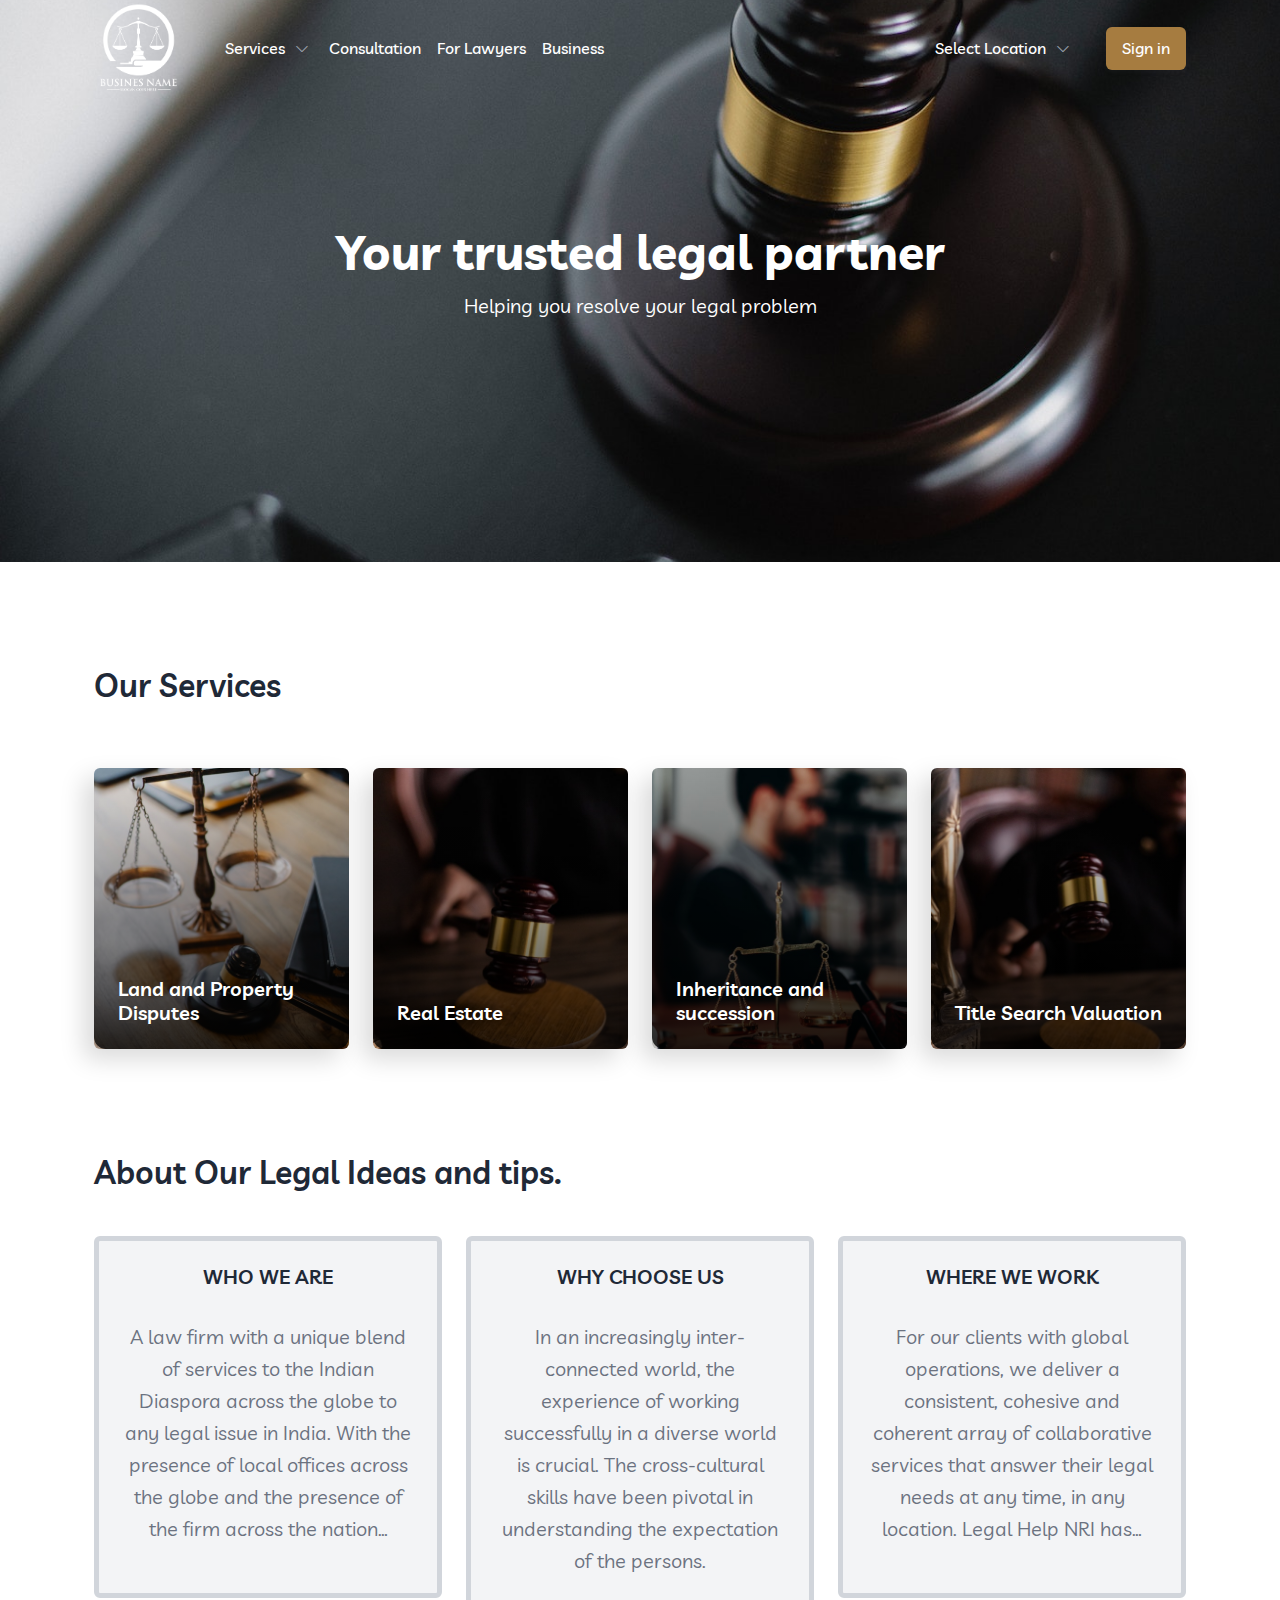
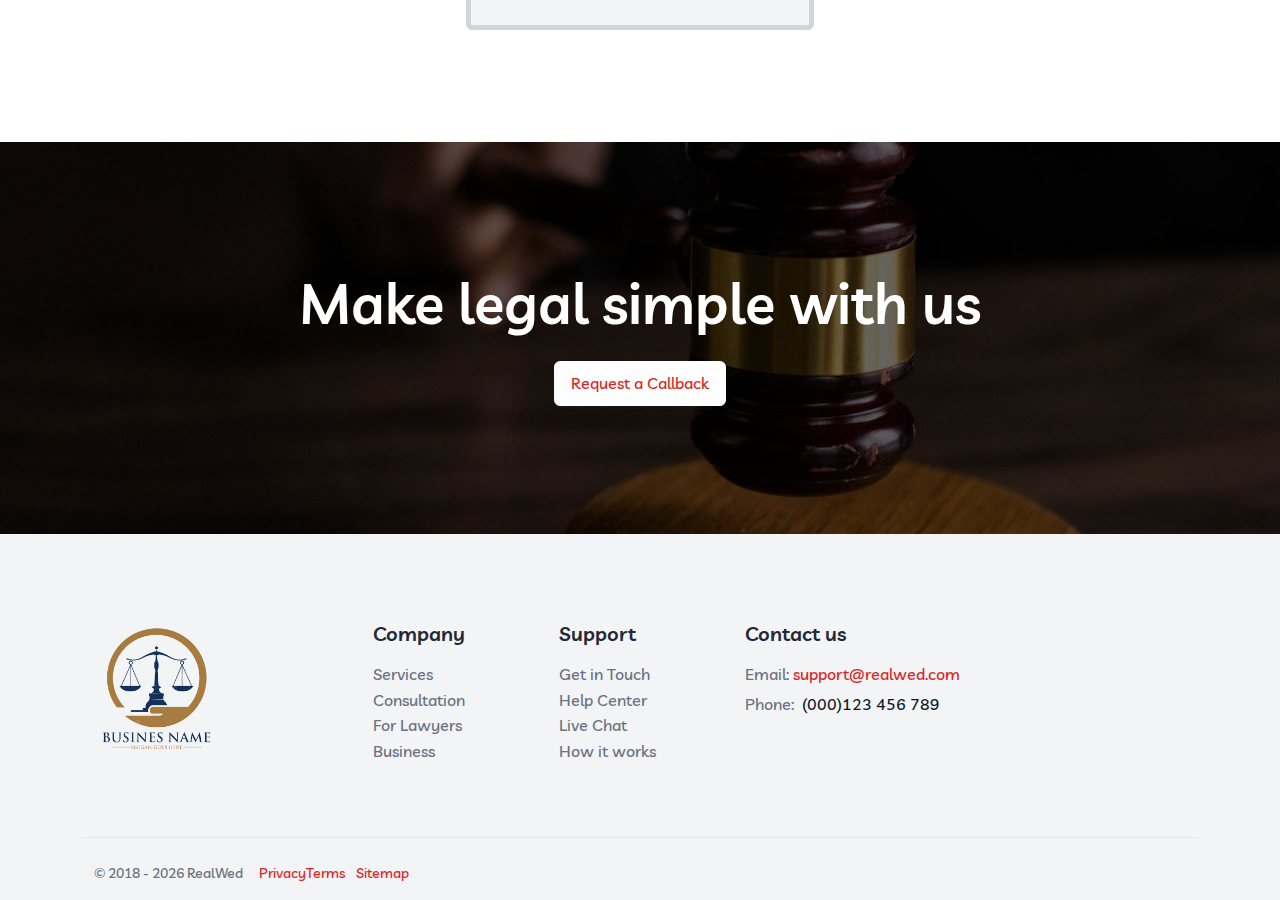
==== index.html @ b27d48ff "nav-logo size changed" ====
<!DOCTYPE html>
<html lang="en">

<head>
  <meta charset="UTF-8">
<meta name="viewport" content="width=device-width, initial-scale=1.0">



<!-- Libs -->
<link rel="stylesheet" href="assets/libs/bootstrap-icons/font/bootstrap-icons.css">
<link rel="stylesheet" href="assets/fonts/wedding-icon-font/flaticon.css">
<link rel="stylesheet" href="assets/fonts/fontello/css/fontello.css">





<!-- Theme CSS -->
<link rel="stylesheet" href="assets/css/theme.min.css">

<link rel="stylesheet" href="assets/css/style.css">

  <title>Your Legal Website</title>

</head>

<body>

  <!-- navbar -->
<div class="navbar-transparent navbar-position">
    <div class="container">
      <div class="row">
        <div class="col-md-12">
          <nav class="navbar navbar-expand-lg">
            <a class="navbar-brand col-lg-1 col-2" href="index.html">
                <img src="assets/images/logo/law-logo.png" class="img-fluid w-100" alt="">
              </a>
            <button class="navbar-toggler collapsed" type="button" data-bs-toggle="collapse"
              data-bs-target="#navbarSupportedContent" aria-controls="navbarSupportedContent" aria-expanded="false"
              aria-label="Toggle navigation">
              <span class="icon-bar"></span>
              <span class="icon-bar"></span>
              <span class="icon-bar"></span>
            </button>
            <div class="collapse navbar-collapse" id="navbarSupportedContent">
              <ul class="navbar-nav mx-auto ms-lg-5">
                <li class="nav-item dropdown">
                  <a class="nav-link dropdown-toggle" href="#" id="navbarListing" role="button" data-bs-toggle="dropdown"
                    aria-expanded="false">
                    Services
                  </a>
                  <ul class="dropdown-menu " aria-labelledby="navbarListing">
                    <li><a class="dropdown-item" href="#">Property Possession Delay - RERA</a></li>
                    <li><a class="dropdown-item" href="#">Apostille Certificate</a></li>
                    <li><a class="dropdown-item" href="#">Possession Delay - NCLT</a></li>
                    <li><a class="dropdown-item" href="#">Mutual Consent Divorce</a></li>
                    <li><a class="dropdown-item" href="#">Cheque Bounce Complaint</a></li>
                    <li><a class="dropdown-item" href="#">Legal Notice</a></li>
                  </ul>
                </li>

                <li><a class="nav-link mt-1" href="#">Consultation</a></li>
                <li><a class="nav-link mt-1" href="#">For Lawyers</a></li>
                <li><a class="nav-link mt-1" href="#">Business</a></li>
              </ul>

              <div class="p-3 p-lg-0">
                <ul class="navbar-nav mx-auto ms-lg-auto">
                <li class="nav-item dropdown">
                  <a class="nav-link dropdown-toggle px-4" href="#" id="blogDropdown" role="button" data-bs-toggle="dropdown"
                    aria-expanded="false">
                    Select Location
                  </a>
                  <ul class="dropdown-menu" aria-labelledby="blogDropdown">
                    <li><a class="dropdown-item" href="">New Delhi</a></li>
                    <li><a class="dropdown-item" href="">Mumbai</a></li>
                    <li><a class="dropdown-item" href="">Pune</a></li>
                    <li><a class="dropdown-item" href="">Hyederabad</a></li>
                  <li><a class="dropdown-item" href="">Kolkata</a></li>
                  <li><a class="dropdown-item" href="">Gurgaon</a></li>
                    <li><a class="dropdown-item" href="">Bangalore</a></li>
                  </ul>
                </li>
                <li><a href="signin.html" class="btn btn-secondary bg-gold shadow-sm my-3 text-white border-0">Sign in</a></li>
              </ul>
              
              </div>
            </div>
          </nav>
        </div>
      </div>
    </div>
  </div>
  <!-- hero section -->
  <section class="py-14 py-lg-21"
    style="background: url(assets/images/banner/hero-banner-img.jpg)no-repeat; background-size: cover; background-position: center center;">
    <div class="container">
      <div class="row justify-content-center">
        <!-- hero captions -->
        <div class="col-lg-10 col-md-12">
          <div class="text-white text-center">
            <h1 class="display-5 fw-bold text-white">Your trusted legal partner</h1>
            <p class="lead">Helping you resolve your legal problem</p>
          </div>
        </div>
      </div>
    </div>
  </section>
  <!-- location -->
  <section class="py-lg-14 py-8">
    <div class="container">
      <div class="row mb-6">
        <!-- caption -->
        <div class="col-md-12 col-12">
          <h2 class="mb-0 fs-1">Our Services</h2>
        </div>

      </div>
      <div class="row">
        <!-- col -->
        <div class="col-lg-3 col-md-12 col-12">
          <div class="card text-white border-0 mb-4 mb-lg-0 img-overlay pull-up my-4">
            <img src="assets/images/services/service-img-1.jpg" class="card-img rounded" alt="">
            <div class="position-absolute bottom-0 px-4 py-3 ">
              <h3 class="text-white">Land and Property Disputes</h3>
              <!-- <p>Property and land has been invested into and created by families over years. The assets are created so that they are either enjoyed by the owner himself.</p> -->
            </div>
            <a href="#" class="stretched-link"></a>
          </div>

        </div>
        <!-- col -->
        <div class="col-lg-3 col-md-12 col-12">
          <div class="card text-white border-0 mb-4 mb-lg-0 img-overlay pull-up my-4">
            <img src="assets/images/services/service-img-3.jpg" class="card-img rounded" alt="">
            <div class="position-absolute bottom-0 px-4 py-3">
              <h3 class="text-white">Real Estate</h3>
              <!-- <p>Real estate as the term suggests refers to buying, selling, or renting any type of property which includes residential, commercial, agricultural and industrial.</p> -->
            </div>
            <a href="#" class="stretched-link"></a>
          </div>
        </div>
        <!-- col -->
        <div class="col-lg-3 col-md-12 col-12">
          <div class="card text-white border-0 mb-4 mb-lg-0 img-overlay pull-up my-4">
            <img src="assets/images/services/service-img-4.jpg" class="card-img rounded" alt="">
            <div class="position-absolute bottom-0 px-4 py-3">
              <h3 class="text-white">Inheritance and succession</h3>
              <!-- <p>Succession is the process of inheriting the assets which includes cash, jewellery, land, house or any property upon the death of a person. The succession by the legal.</p> -->
            </div>
            <a href="#" class="stretched-link"></a>
          </div>
        </div>
        <!-- col -->
        <div class="col-lg-3 col-md-12 col-12">
          <div class="card text-white border-0 mb-4 mb-lg-0 img-overlay pull-up my-4">
            <img src="assets/images/services/service-img-5.jpg" class="card-img rounded" alt="">
            <div class="position-absolute bottom-0 px-4 py-3">
              <h3 class="text-white">Title Search Valuation</h3>
              <!-- <p>Do you own a property in India? If yes, do you have registered deeds to prove your ownership? Ownership to any property whether land/house/commercial/industrial is established…</p> -->
            </div>
            <a href="#" class="stretched-link"></a>
          </div>
        </div>
      </div>

    </div>
  </section>
  <!-- listing -->
  <!-- post -->
  <section class="pb-8">
    <div class="container">
      <div class="row align-items-center mb-6">
        <div class="col-md-8 col-12">
          <h2 class="mb-1 fs-1">About Our Legal Ideas and tips. </h2>
        </div>

      </div>
      <div class="row">
        <div class="col-lg-4 col-md-12 col-12 mb-6 mb-md-0">
          <div class="mb-4 mb-lg-8">
            <div class="card bg-light border border-secondary border-5 p-4 text-center">
              <h3 class="text-uppercase">Who We are</h3>
              <p class="lead my-4">A law firm with a unique blend of services to the Indian Diaspora across the globe to any legal issue in India. With the presence of local offices across the globe and the presence of the firm across the nation…</p>
            </div>
          </div>
        </div>
        <div class="col-lg-4 col-md-12 col-12 mb-6 mb-md-0">
          <div class="mb-4 mb-lg-8">
            <div class="card bg-light border border-secondary border-5 p-4 text-center">
              <h3 class="text-uppercase">Why Choose us</h3>
              <p class="lead my-4">In an increasingly inter-connected world, the experience of working successfully in a diverse world is crucial. The  cross-cultural skills have been pivotal in understanding the expectation of the persons.</p>
            </div>
          </div>
        </div>
        <div class="col-lg-4 col-md-12 col-12 mb-6 mb-md-0">
          <div class="mb-4 mb-lg-8">
            <div class="card bg-light border border-secondary border-5 p-4 text-center">
              <h3 class="text-uppercase">Where We Work</h3>
              <p class="lead my-4">For our clients with global operations, we deliver a consistent, cohesive and coherent array of collaborative services that answer their legal needs at any time, in any location. Legal Help NRI has…</p>
            </div>
          </div>
        </div>
      </div>
    </div>
  </section>
  <!-- cta -->
  <section class="py-10 py-lg-17"
    style="background: linear-gradient(rgb(0 0 0 / 60%), rgb(0 0 0 / 60%)), url(assets/images/banner/cta-img.jpg)no-repeat; background-size: cover; background-position: center center;">
    <div class="container">
      <div class="row justify-content-center">
        <!-- cta captions -->
        <div class="col-md-12">
          <div class="text-white text-center">
            <h1 class="display-4 fw-semi-bold text-white mb-4">Make legal simple with us</h1>
            <a href="#" class="btn btn-white shadow-sm">Request a Callback</a>
          </div>
        </div>
      </div>
    </div>
  </section>
  <!-- footer -->
   <!-- footer -->

 <footer class="pt-12 pb-0 bg-light">
    <div class="container">
      <div class="row">
          <!-- col -->
        <div class="col-lg-3 col-md-6 col-12">
            <!-- para -->
          <div class="mb-4 mb-lg-0">
            <a href="./index.html">
              <img src="assets/images/logo/law-logo.png" class="img-fluid w-50" alt="">
            </a>
          </div>
        </div>
        <div class="col-lg-2 col-md-3 col-6">
          <!-- list -->
        <div class="mb-4 mb-lg-0">
          <h3 class="mb-3">Company</h3>
         <ul class="list-unstyled">
           <li><a href="#" class="text-body text-hover-primary">Services</a></li>
           <li><a href="#" class="text-body text-hover-primary">Consultation</a></li>
           <li><a href="#" class="text-body text-hover-primary">For Lawyers</a></li>
           <li><a href="#" class="text-body text-hover-primary">Business</a></li>

         </ul>
        </div>
      </div>
      <div class="col-lg-2 col-md-3 col-6">
        <!-- list -->
      <div class="mb-4 mb-lg-0">
        <h3 class="mb-3">Support</h3>
       <ul class="list-unstyled">
         <li><a href="#" class="text-body text-hover-primary">Get in Touch</a></li>
         <li><a href="#" class="text-body text-hover-primary">Help Center</a></li>
         <li><a href="#" class="text-body text-hover-primary">Live Chat</a></li>
         <li><a href="#" class="text-body text-hover-primary">How it works</a></li>

       </ul>
      </div>
    </div>
    <div class="col-lg-3 col-md-6 col-12">
      <!-- contact -->
    <div class="mb-4 mb-lg-0">
     <h3 class="mb-3">Contact us</h3>
     <p class="mb-1">Email:<a href="#" class="ms-1">support@realwed.com</a></p>
     <p>Phone:<span class="text-dark fw-semi-bold ms-2">(000)123 456 789</span></p>
    </div>
  </div>
      </div>
          <!-- tiny footer -->
      <div class="row mt-8 border-top pt-4 align-items-center">
        <div class="col-md-10 col-12">
          <div class="d-flex fs-5 ">

            <div>
              &copy;
              <span id="copyright">  2018 -
                  <script>document.getElementById('copyright').appendChild(document.createTextNode(new Date().getFullYear()))</script>
              </span>
             RealWed
          </div>
        <div class="ms-3">
              <!-- list -->
              <ul class="list-inline">
                <li class="list-inline-item"><a href="#">PrivacyTerms</a></li>
                <li class="list-inline-item"><a href="#">Sitemap</a></li>
              </ul>
              </div>
          </div>
        </div>
      </div>
    </div>
  </footer>

  <!-- scripts -->
  <!-- Libs JS -->
<script src="assets/libs/jquery/dist/jquery.min.js"></script>
<script src="assets/libs/bootstrap/dist/js/bootstrap.bundle.min.js"></script>
<script src="assets/libs/flatpickr/dist/flatpickr.min.js"></script>

<!-- Theme JS -->
<script src="assets/js/theme.min.js"></script>

</body>

</html>
---- assets/fonts/wedding-icon-font/flaticon.css ----
/*
  	Flaticon icon font: Flaticon
  	Creation date: 25/01/2018 10:47
  	*/

@font-face {
  font-family: "Flaticon";
  src: url("./Flaticon.eot");
  src: url("./Flaticon.eot?#iefix") format("embedded-opentype"),
       url("./Flaticon.woff") format("woff"),
       url("./Flaticon.ttf") format("truetype"),
       url("./Flaticon.svg#Flaticon") format("svg");
  font-weight: normal;
  font-style: normal;
}

@media screen and (-webkit-min-device-pixel-ratio:0) {
  @font-face {
    font-family: "Flaticon";
    src: url("./Flaticon.svg#Flaticon") format("svg");
  }
}

[class^="flaticon-"]:before, [class*=" flaticon-"]:before,
[class^="flaticon-"]:after, [class*=" flaticon-"]:after {   
  font-family: Flaticon;
    
font-style: normal;
}

.flaticon-001-gift-1:before { content: "\f100"; }
.flaticon-002-dove:before { content: "\f101"; }
.flaticon-003-cupcake:before { content: "\f102"; }
.flaticon-004-love-1:before { content: "\f103"; }
.flaticon-005-gramophone:before { content: "\f104"; }
.flaticon-006-video-camera:before { content: "\f105"; }
.flaticon-007-ring:before { content: "\f106"; }
.flaticon-008-wedding-dress:before { content: "\f107"; }
.flaticon-009-calendar-1:before { content: "\f108"; }
.flaticon-010-gender-symbol:before { content: "\f109"; }
.flaticon-011-wedding-car:before { content: "\f10a"; }
.flaticon-012-bell:before { content: "\f10b"; }
.flaticon-013-money:before { content: "\f10c"; }
.flaticon-014-lock:before { content: "\f10d"; }
.flaticon-015-love-key:before { content: "\f10e"; }
.flaticon-016-gift:before { content: "\f10f"; }
.flaticon-017-wedding-ring:before { content: "\f110"; }
.flaticon-018-wedding-1:before { content: "\f111"; }
.flaticon-019-wedding-location:before { content: "\f112"; }
.flaticon-020-home:before { content: "\f113"; }
.flaticon-021-wedding-invitation-2:before { content: "\f114"; }
.flaticon-022-church:before { content: "\f115"; }
.flaticon-023-wedding-invitation-1:before { content: "\f116"; }
.flaticon-024-wine-1:before { content: "\f117"; }
.flaticon-025-wedding-cake:before { content: "\f118"; }
.flaticon-026-wine:before { content: "\f119"; }
.flaticon-027-calendar:before { content: "\f11a"; }
.flaticon-028-candle:before { content: "\f11b"; }
.flaticon-029-bible:before { content: "\f11c"; }
.flaticon-030-dish:before { content: "\f11d"; }
.flaticon-031-speech-bubble:before { content: "\f11e"; }
.flaticon-032-shopping-bag:before { content: "\f11f"; }
.flaticon-033-bouquet:before { content: "\f120"; }
.flaticon-034-rings:before { content: "\f121"; }
.flaticon-035-balloons:before { content: "\f122"; }
.flaticon-036-flower:before { content: "\f123"; }
.flaticon-037-lips:before { content: "\f124"; }
.flaticon-038-camera:before { content: "\f125"; }
.flaticon-039-double-bed:before { content: "\f126"; }
.flaticon-040-necklace:before { content: "\f127"; }
.flaticon-041-ticket:before { content: "\f128"; }
.flaticon-042-wedding-suit:before { content: "\f129"; }
.flaticon-043-pastor:before { content: "\f12a"; }
.flaticon-044-groom:before { content: "\f12b"; }
.flaticon-045-bride:before { content: "\f12c"; }
.flaticon-046-wedding:before { content: "\f12d"; }
.flaticon-047-wedding-invitation:before { content: "\f12e"; }
.flaticon-048-just-married:before { content: "\f12f"; }
.flaticon-049-love:before { content: "\f130"; }
.flaticon-050-wedding-couple:before { content: "\f131"; }
---- assets/fonts/fontello/css/fontello.css ----
@font-face {
  font-family: 'fontello';
  src: url('../font/fontello.eot?47738572');
  src: url('../font/fontello.eot?47738572#iefix') format('embedded-opentype'),
       url('../font/fontello.woff2?47738572') format('woff2'),
       url('../font/fontello.woff?47738572') format('woff'),
       url('../font/fontello.ttf?47738572') format('truetype'),
       url('../font/fontello.svg?47738572#fontello') format('svg');
  font-weight: normal;
  font-style: normal;
}
/* Chrome hack: SVG is rendered more smooth in Windozze. 100% magic, uncomment if you need it. */
/* Note, that will break hinting! In other OS-es font will be not as sharp as it could be */
/*
@media screen and (-webkit-min-device-pixel-ratio:0) {
  @font-face {
    font-family: 'fontello';
    src: url('../font/fontello.svg?47738572#fontello') format('svg');
  }
}
*/
 
 [class^="icon-"]:before, [class*=" icon-"]:before {
  font-family: "fontello";
  font-style: normal;
  font-weight: normal;
  speak: none;
 
  display: inline-block;
  text-decoration: inherit;
  width: 1em;
  /*margin-right: .2em;*/
  text-align: center;
  /* opacity: .8; */
 
  /* For safety - reset parent styles, that can break glyph codes*/
  font-variant: normal;
  text-transform: none;
 
  /* fix buttons height, for twitter bootstrap */
  line-height: 1em;
 
  /* Animation center compensation - margins should be symmetric */
  /* remove if not needed 
  margin-left: .2em;*/
 
  /* you can be more comfortable with increased icons size */
  /* font-size: 120%; */
 
  /* Font smoothing. That was taken from TWBS */
  -webkit-font-smoothing: antialiased;
  -moz-osx-font-smoothing: grayscale;
 
  /* Uncomment for 3D effect */
  /* text-shadow: 1px 1px 1px rgba(127, 127, 127, 0.3); */
}
 
.icon-051-love-birds:before { content: '\e800'; } /* '' */
.icon-051-love-letter:before { content: '\e801'; } /* '' */
.icon-051-microphone:before { content: '\e802'; } /* '' */
.icon-051-necklace:before { content: '\e803'; } /* '' */
.icon-051-padlock:before { content: '\e804'; } /* '' */
.icon-051-photo-camera:before { content: '\e805'; } /* '' */
.icon-051-rainbow:before { content: '\e806'; } /* '' */
.icon-051-restaurant:before { content: '\e807'; } /* '' */
.icon-051-romantic-music:before { content: '\e808'; } /* '' */
.icon-051-rose:before { content: '\e809'; } /* '' */
.icon-051-shoe:before { content: '\e80a'; } /* '' */
.icon-051-suit:before { content: '\e80b'; } /* '' */
.icon-051-video-camera:before { content: '\e80c'; } /* '' */
.icon-051-wedding-arch:before { content: '\e80d'; } /* '' */
.icon-051-wedding-cake:before { content: '\e80e'; } /* '' */
.icon-051-wedding-cake-1:before { content: '\e80f'; } /* '' */
.icon-051-wedding-day:before { content: '\e810'; } /* '' */
.icon-051-wedding-dress:before { content: '\e811'; } /* '' */
.icon-051-wedding-invitation:before { content: '\e812'; } /* '' */
.icon-051-wedding-rings:before { content: '\e813'; } /* '' */
.icon-051-balloons:before { content: '\e814'; } /* '' */
.icon-051-bed:before { content: '\e815'; } /* '' */
.icon-051-bell:before { content: '\e816'; } /* '' */
.icon-051-bible:before { content: '\e817'; } /* '' */
.icon-051-bouquet:before { content: '\e818'; } /* '' */
.icon-051-bow-tie:before { content: '\e819'; } /* '' */
.icon-051-bride:before { content: '\e81a'; } /* '' */
.icon-051-candelabra:before { content: '\e81b'; } /* '' */
.icon-051-car:before { content: '\e81c'; } /* '' */
.icon-051-champagne:before { content: '\e81d'; } /* '' */
.icon-051-cheers:before { content: '\e81e'; } /* '' */
.icon-051-church:before { content: '\e81f'; } /* '' */
.icon-051-cocktail:before { content: '\e820'; } /* '' */
.icon-051-cupcake:before { content: '\e821'; } /* '' */
.icon-051-cupid:before { content: '\e822'; } /* '' */
.icon-051-cupid-1:before { content: '\e823'; } /* '' */
.icon-051-diamond:before { content: '\e824'; } /* '' */
.icon-051-dinner:before { content: '\e825'; } /* '' */
.icon-051-engagement-ring:before { content: '\e826'; } /* '' */
.icon-051-engagement-ring-1:before { content: '\e827'; } /* '' */
.icon-051-fireworks:before { content: '\e828'; } /* '' */
.icon-051-garlands:before { content: '\e829'; } /* '' */
.icon-051-genders:before { content: '\e82a'; } /* '' */
.icon-051-gift:before { content: '\e82b'; } /* '' */
.icon-051-groom:before { content: '\e82c'; } /* '' */
.icon-051-hearts:before { content: '\e82d'; } /* '' */
.icon-051-high-heels:before { content: '\e82e'; } /* '' */
.icon-051-key:before { content: '\e82f'; } /* '' */
.icon-051-kiss:before { content: '\e830'; } /* '' */
.icon-051-lipstick:before { content: '\e831'; } /* '' */
.icon-034-balloons:before { content: '\e832'; } /* '' */
.icon-035-rose:before { content: '\e833'; } /* '' */
.icon-036-cupcake:before { content: '\e834'; } /* '' */
.icon-037-microphone:before { content: '\e835'; } /* '' */
.icon-038-bouquet:before { content: '\e836'; } /* '' */
.icon-039-diamond:before { content: '\e837'; } /* '' */
.icon-040-bride:before { content: '\e838'; } /* '' */
.icon-041-gift:before { content: '\e839'; } /* '' */
.icon-042-rings:before { content: '\e83a'; } /* '' */
.icon-043-toast:before { content: '\e83b'; } /* '' */
.icon-044-birds:before { content: '\e83c'; } /* '' */
.icon-045-ring:before { content: '\e83d'; } /* '' */
.icon-046-crown:before { content: '\e83e'; } /* '' */
.icon-047-camera:before { content: '\e83f'; } /* '' */
.icon-048-love:before { content: '\e840'; } /* '' */
.icon-049-music:before { content: '\e841'; } /* '' */
.icon-050-high-heels:before { content: '\e842'; } /* '' */
.icon-001-plate:before { content: '\e843'; } /* '' */
.icon-002-genders:before { content: '\e844'; } /* '' */
.icon-003-waiter:before { content: '\e845'; } /* '' */
.icon-004-chat:before { content: '\e846'; } /* '' */
.icon-005-smartphone:before { content: '\e847'; } /* '' */
.icon-006-video-camera-1:before { content: '\e848'; } /* '' */
.icon-007-video-camera:before { content: '\e849'; } /* '' */
.icon-008-suitcase:before { content: '\e84a'; } /* '' */
.icon-009-candle:before { content: '\e84b'; } /* '' */
.icon-010-potion:before { content: '\e84c'; } /* '' */
.icon-011-wine-1:before { content: '\e84d'; } /* '' */
.icon-012-bow-1:before { content: '\e84e'; } /* '' */
.icon-013-calendar:before { content: '\e84f'; } /* '' */
.icon-014-padlock:before { content: '\e850'; } /* '' */
.icon-015-bible:before { content: '\e851'; } /* '' */
.icon-016-bow:before { content: '\e852'; } /* '' */
.icon-017-location:before { content: '\e853'; } /* '' */
.icon-018-invitation-1:before { content: '\e854'; } /* '' */
.icon-019-bell:before { content: '\e855'; } /* '' */
.icon-020-toast-1:before { content: '\e856'; } /* '' */
.icon-021-love-1:before { content: '\e857'; } /* '' */
.icon-022-hand-bag:before { content: '\e858'; } /* '' */
.icon-023-dress:before { content: '\e859'; } /* '' */
.icon-024-invitation:before { content: '\e85a'; } /* '' */
.icon-025-groom:before { content: '\e85b'; } /* '' */
.icon-026-letter:before { content: '\e85c'; } /* '' */
.icon-027-shopping-bag:before { content: '\e85d'; } /* '' */
.icon-028-cake:before { content: '\e85e'; } /* '' */
.icon-029-wine:before { content: '\e85f'; } /* '' */
.icon-030-church:before { content: '\e860'; } /* '' */
.icon-031-key:before { content: '\e861'; } /* '' */
.icon-032-cupid:before { content: '\e862'; } /* '' */
.icon-033-suit:before { content: '\e863'; } /* '' */
.icon-calendar:before { content: '\e864'; } /* '' */
.icon-calendar-1:before { content: '\e865'; } /* '' */
.icon-calendar-2:before { content: '\e866'; } /* '' */
.icon-calendar-3:before { content: '\e867'; } /* '' */
.icon-calendar-4:before { content: '\e868'; } /* '' */
.icon-calendar-5:before { content: '\e869'; } /* '' */
.icon-calendar-6:before { content: '\e86a'; } /* '' */
.icon-calendar-7:before { content: '\e86b'; } /* '' */
.icon-checked:before { content: '\e86c'; } /* '' */
.icon-checked-1:before { content: '\e86d'; } /* '' */
.icon-clock:before { content: '\e86e'; } /* '' */
.icon-clock-1:before { content: '\e86f'; } /* '' */
.icon-close:before { content: '\e870'; } /* '' */
.icon-cloud:before { content: '\e871'; } /* '' */
.icon-cloud-computing:before { content: '\e872'; } /* '' */
.icon-cloud-computing-1:before { content: '\e873'; } /* '' */
.icon-cloud-computing-2:before { content: '\e874'; } /* '' */
.icon-cloud-computing-3:before { content: '\e875'; } /* '' */
.icon-cloud-computing-4:before { content: '\e876'; } /* '' */
.icon-cloud-computing-5:before { content: '\e877'; } /* '' */
.icon-command:before { content: '\e878'; } /* '' */
.icon-compact-disc:before { content: '\e879'; } /* '' */
.icon-compact-disc-1:before { content: '\e87a'; } /* '' */
.icon-compact-disc-2:before { content: '\e87b'; } /* '' */
.icon-compass:before { content: '\e87c'; } /* '' */
.icon-compose:before { content: '\e87d'; } /* '' */
.icon-controls:before { content: '\e87e'; } /* '' */
.icon-controls-1:before { content: '\e87f'; } /* '' */
.icon-controls-2:before { content: '\e880'; } /* '' */
.icon-controls-3:before { content: '\e881'; } /* '' */
.icon-controls-4:before { content: '\e882'; } /* '' */
.icon-controls-5:before { content: '\e883'; } /* '' */
.icon-controls-6:before { content: '\e884'; } /* '' */
.icon-controls-7:before { content: '\e885'; } /* '' */
.icon-controls-8:before { content: '\e886'; } /* '' */
.icon-controls-9:before { content: '\e887'; } /* '' */
.icon-database:before { content: '\e888'; } /* '' */
.icon-database-1:before { content: '\e889'; } /* '' */
.icon-database-2:before { content: '\e88a'; } /* '' */
.icon-database-3:before { content: '\e88b'; } /* '' */
.icon-diamond:before { content: '\e88c'; } /* '' */
.icon-diploma:before { content: '\e88d'; } /* '' */
.icon-dislike:before { content: '\e88e'; } /* '' */
.icon-dislike-1:before { content: '\e88f'; } /* '' */
.icon-divide:before { content: '\e890'; } /* '' */
.icon-divide-1:before { content: '\e891'; } /* '' */
.icon-division:before { content: '\e892'; } /* '' */
.icon-document:before { content: '\e893'; } /* '' */
.icon-download:before { content: '\e894'; } /* '' */
.icon-edit:before { content: '\e895'; } /* '' */
.icon-edit-1:before { content: '\e896'; } /* '' */
.icon-eject:before { content: '\e897'; } /* '' */
.icon-eject-1:before { content: '\e898'; } /* '' */
.icon-equal:before { content: '\e899'; } /* '' */
.icon-equal-1:before { content: '\e89a'; } /* '' */
.icon-equal-2:before { content: '\e89b'; } /* '' */
.icon-error:before { content: '\e89c'; } /* '' */
.icon-exit:before { content: '\e89d'; } /* '' */
.icon-exit-1:before { content: '\e89e'; } /* '' */
.icon-exit-2:before { content: '\e89f'; } /* '' */
.icon-eyeglasses:before { content: '\e8a0'; } /* '' */
.icon-fast-forward:before { content: '\e8a1'; } /* '' */
.icon-fast-forward-1:before { content: '\e8a2'; } /* '' */
.icon-fax:before { content: '\e8a3'; } /* '' */
.icon-file:before { content: '\e8a4'; } /* '' */
.icon-file-1:before { content: '\e8a5'; } /* '' */
.icon-file-2:before { content: '\e8a6'; } /* '' */
.icon-film:before { content: '\e8a7'; } /* '' */
.icon-fingerprint:before { content: '\e8a8'; } /* '' */
.icon-flag:before { content: '\e8a9'; } /* '' */
.icon-flag-1:before { content: '\e8aa'; } /* '' */
.icon-flag-2:before { content: '\e8ab'; } /* '' */
.icon-flag-3:before { content: '\e8ac'; } /* '' */
.icon-flag-4:before { content: '\e8ad'; } /* '' */
.icon-focus:before { content: '\e8ae'; } /* '' */
.icon-folder:before { content: '\e8af'; } /* '' */
.icon-folder-1:before { content: '\e8b0'; } /* '' */
.icon-folder-2:before { content: '\e8b1'; } /* '' */
.icon-folder-3:before { content: '\e8b2'; } /* '' */
.icon-folder-4:before { content: '\e8b3'; } /* '' */
.icon-folder-5:before { content: '\e8b4'; } /* '' */
.icon-folder-6:before { content: '\e8b5'; } /* '' */
.icon-folder-7:before { content: '\e8b6'; } /* '' */
.icon-folder-8:before { content: '\e8b7'; } /* '' */
.icon-folder-9:before { content: '\e8b8'; } /* '' */
.icon-folder-10:before { content: '\e8b9'; } /* '' */
.icon-folder-11:before { content: '\e8ba'; } /* '' */
.icon-folder-12:before { content: '\e8bb'; } /* '' */
.icon-folder-13:before { content: '\e8bc'; } /* '' */
.icon-folder-14:before { content: '\e8bd'; } /* '' */
.icon-folder-15:before { content: '\e8be'; } /* '' */
.icon-folder-16:before { content: '\e8bf'; } /* '' */
.icon-folder-17:before { content: '\e8c0'; } /* '' */
.icon-folder-18:before { content: '\e8c1'; } /* '' */
.icon-folder-19:before { content: '\e8c2'; } /* '' */
.icon-forbidden:before { content: '\e8c3'; } /* '' */
.icon-funnel:before { content: '\e8c4'; } /* '' */
.icon-garbage:before { content: '\e8c5'; } /* '' */
.icon-garbage-1:before { content: '\e8c6'; } /* '' */
.icon-garbage-2:before { content: '\e8c7'; } /* '' */
.icon-gift:before { content: '\e8c8'; } /* '' */
.icon-help:before { content: '\e8c9'; } /* '' */
.icon-hide:before { content: '\e8ca'; } /* '' */
.icon-hold:before { content: '\e8cb'; } /* '' */
.icon-home:before { content: '\e8cc'; } /* '' */
.icon-home-1:before { content: '\e8cd'; } /* '' */
.icon-home-2:before { content: '\e8ce'; } /* '' */
.icon-hourglass:before { content: '\e8cf'; } /* '' */
.icon-hourglass-1:before { content: '\e8d0'; } /* '' */
.icon-hourglass-2:before { content: '\e8d1'; } /* '' */
.icon-hourglass-3:before { content: '\e8d2'; } /* '' */
.icon-house:before { content: '\e8d3'; } /* '' */
.icon-id-card:before { content: '\e8d4'; } /* '' */
.icon-id-card-1:before { content: '\e8d5'; } /* '' */
.icon-id-card-2:before { content: '\e8d6'; } /* '' */
.icon-id-card-3:before { content: '\e8d7'; } /* '' */
.icon-id-card-4:before { content: '\e8d8'; } /* '' */
.icon-id-card-5:before { content: '\e8d9'; } /* '' */
.icon-idea:before { content: '\e8da'; } /* '' */
.icon-incoming:before { content: '\e8db'; } /* '' */
.icon-infinity:before { content: '\e8dc'; } /* '' */
.icon-info:before { content: '\e8dd'; } /* '' */
.icon-internet:before { content: '\e8de'; } /* '' */
.icon-key:before { content: '\e8df'; } /* '' */
.icon-lamp:before { content: '\e8e0'; } /* '' */
.icon-layers:before { content: '\e8e1'; } /* '' */
.icon-layers-1:before { content: '\e8e2'; } /* '' */
.icon-like:before { content: '\e8e3'; } /* '' */
.icon-like-1:before { content: '\e8e4'; } /* '' */
.icon-like-2:before { content: '\e8e5'; } /* '' */
.icon-link:before { content: '\e8e6'; } /* '' */
.icon-list:before { content: '\e8e7'; } /* '' */
.icon-list-1:before { content: '\e8e8'; } /* '' */
.icon-lock:before { content: '\e8e9'; } /* '' */
.icon-lock-1:before { content: '\e8ea'; } /* '' */
.icon-locked:before { content: '\e8eb'; } /* '' */
.icon-locked-1:before { content: '\e8ec'; } /* '' */
.icon-locked-2:before { content: '\e8ed'; } /* '' */
.icon-locked-3:before { content: '\e8ee'; } /* '' */
.icon-locked-4:before { content: '\e8ef'; } /* '' */
.icon-locked-5:before { content: '\e8f0'; } /* '' */
.icon-locked-6:before { content: '\e8f1'; } /* '' */
.icon-login:before { content: '\e8f2'; } /* '' */
.icon-magic-wand:before { content: '\e8f3'; } /* '' */
.icon-magnet:before { content: '\e8f4'; } /* '' */
.icon-magnet-1:before { content: '\e8f5'; } /* '' */
.icon-magnet-2:before { content: '\e8f6'; } /* '' */
.icon-map:before { content: '\e8f7'; } /* '' */
.icon-map-1:before { content: '\e8f8'; } /* '' */
.icon-map-2:before { content: '\e8f9'; } /* '' */
.icon-map-location:before { content: '\e8fa'; } /* '' */
.icon-megaphone:before { content: '\e8fb'; } /* '' */
.icon-megaphone-1:before { content: '\e8fc'; } /* '' */
.icon-menu:before { content: '\e8fd'; } /* '' */
.icon-menu-1:before { content: '\e8fe'; } /* '' */
.icon-menu-2:before { content: '\e8ff'; } /* '' */
.icon-menu-3:before { content: '\e900'; } /* '' */
.icon-menu-4:before { content: '\e901'; } /* '' */
.icon-microphone:before { content: '\e902'; } /* '' */
.icon-microphone-1:before { content: '\e903'; } /* '' */
.icon-minus:before { content: '\e904'; } /* '' */
.icon-minus-1:before { content: '\e905'; } /* '' */
.icon-more:before { content: '\e906'; } /* '' */
.icon-more-1:before { content: '\e907'; } /* '' */
.icon-more-2:before { content: '\e908'; } /* '' */
.icon-multiply:before { content: '\e909'; } /* '' */
.icon-multiply-1:before { content: '\e90a'; } /* '' */
.icon-music-player:before { content: '\e90b'; } /* '' */
.icon-music-player-1:before { content: '\e90c'; } /* '' */
.icon-music-player-2:before { content: '\e90d'; } /* '' */
.icon-music-player-3:before { content: '\e90e'; } /* '' */
.icon-mute:before { content: '\e90f'; } /* '' */
.icon-muted:before { content: '\e910'; } /* '' */
.icon-navigation:before { content: '\e911'; } /* '' */
.icon-navigation-1:before { content: '\e912'; } /* '' */
.icon-network:before { content: '\e913'; } /* '' */
.icon-newspaper:before { content: '\e914'; } /* '' */
.icon-next:before { content: '\e915'; } /* '' */
.icon-note:before { content: '\e916'; } /* '' */
.icon-notebook:before { content: '\e917'; } /* '' */
.icon-notebook-1:before { content: '\e918'; } /* '' */
.icon-notebook-2:before { content: '\e919'; } /* '' */
.icon-notebook-3:before { content: '\e91a'; } /* '' */
.icon-notebook-4:before { content: '\e91b'; } /* '' */
.icon-notebook-5:before { content: '\e91c'; } /* '' */
.icon-notepad:before { content: '\e91d'; } /* '' */
.icon-notepad-1:before { content: '\e91e'; } /* '' */
.icon-notepad-2:before { content: '\e91f'; } /* '' */
.icon-notification:before { content: '\e920'; } /* '' */
.icon-paper-plane:before { content: '\e921'; } /* '' */
.icon-paper-plane-1:before { content: '\e922'; } /* '' */
.icon-pause:before { content: '\e923'; } /* '' */
.icon-pause-1:before { content: '\e924'; } /* '' */
.icon-percent:before { content: '\e925'; } /* '' */
.icon-percent-1:before { content: '\e926'; } /* '' */
.icon-perspective:before { content: '\e927'; } /* '' */
.icon-photo-camera:before { content: '\e928'; } /* '' */
.icon-photo-camera-1:before { content: '\e929'; } /* '' */
.icon-photos:before { content: '\e92a'; } /* '' */
.icon-picture:before { content: '\e92b'; } /* '' */
.icon-picture-1:before { content: '\e92c'; } /* '' */
.icon-picture-2:before { content: '\e92d'; } /* '' */
.icon-pin:before { content: '\e92e'; } /* '' */
.icon-placeholder:before { content: '\e92f'; } /* '' */
.icon-placeholder-1:before { content: '\e930'; } /* '' */
.icon-placeholder-2:before { content: '\e931'; } /* '' */
.icon-placeholder-3:before { content: '\e932'; } /* '' */
.icon-placeholders:before { content: '\e933'; } /* '' */
.icon-play-button:before { content: '\e934'; } /* '' */
.icon-play-button-1:before { content: '\e935'; } /* '' */
.icon-plus:before { content: '\e936'; } /* '' */
.icon-power:before { content: '\e937'; } /* '' */
.icon-previous:before { content: '\e938'; } /* '' */
.icon-price-tag:before { content: '\e939'; } /* '' */
.icon-print:before { content: '\e93a'; } /* '' */
.icon-push-pin:before { content: '\e93b'; } /* '' */
.icon-radar:before { content: '\e93c'; } /* '' */
.icon-reading:before { content: '\e93d'; } /* '' */
.icon-record:before { content: '\e93e'; } /* '' */
.icon-repeat:before { content: '\e93f'; } /* '' */
.icon-repeat-1:before { content: '\e940'; } /* '' */
.icon-restart:before { content: '\e941'; } /* '' */
.icon-resume:before { content: '\e942'; } /* '' */
.icon-rewind:before { content: '\e943'; } /* '' */
.icon-rewind-1:before { content: '\e944'; } /* '' */
.icon-route:before { content: '\e945'; } /* '' */
.icon-save:before { content: '\e946'; } /* '' */
.icon-search:before { content: '\e947'; } /* '' */
.icon-search-1:before { content: '\e948'; } /* '' */
.icon-send:before { content: '\e949'; } /* '' */
.icon-server:before { content: '\e94a'; } /* '' */
.icon-server-1:before { content: '\e94b'; } /* '' */
.icon-server-2:before { content: '\e94c'; } /* '' */
.icon-server-3:before { content: '\e94d'; } /* '' */
.icon-settings:before { content: '\e94e'; } /* '' */
.icon-settings-1:before { content: '\e94f'; } /* '' */
.icon-settings-2:before { content: '\e950'; } /* '' */
.icon-settings-3:before { content: '\e951'; } /* '' */
.icon-settings-4:before { content: '\e952'; } /* '' */
.icon-settings-5:before { content: '\e953'; } /* '' */
.icon-settings-6:before { content: '\e954'; } /* '' */
.icon-settings-7:before { content: '\e955'; } /* '' */
.icon-settings-8:before { content: '\e956'; } /* '' */
.icon-settings-9:before { content: '\e957'; } /* '' */
.icon-share:before { content: '\e958'; } /* '' */
.icon-share-1:before { content: '\e959'; } /* '' */
.icon-share-2:before { content: '\e95a'; } /* '' */
.icon-shuffle:before { content: '\e95b'; } /* '' */
.icon-shuffle-1:before { content: '\e95c'; } /* '' */
.icon-shutdown:before { content: '\e95d'; } /* '' */
.icon-sign:before { content: '\e95e'; } /* '' */
.icon-sign-1:before { content: '\e95f'; } /* '' */
.icon-skip:before { content: '\e960'; } /* '' */
.icon-smartphone:before { content: '\e961'; } /* '' */
.icon-smartphone-1:before { content: '\e962'; } /* '' */
.icon-smartphone-2:before { content: '\e963'; } /* '' */
.icon-smartphone-3:before { content: '\e964'; } /* '' */
.icon-smartphone-4:before { content: '\e965'; } /* '' */
.icon-smartphone-5:before { content: '\e966'; } /* '' */
.icon-smartphone-6:before { content: '\e967'; } /* '' */
.icon-smartphone-7:before { content: '\e968'; } /* '' */
.icon-smartphone-8:before { content: '\e969'; } /* '' */
.icon-smartphone-9:before { content: '\e96a'; } /* '' */
.icon-smartphone-10:before { content: '\e96b'; } /* '' */
.icon-smartphone-11:before { content: '\e96c'; } /* '' */
.icon-speaker:before { content: '\e96d'; } /* '' */
.icon-speaker-1:before { content: '\e96e'; } /* '' */
.icon-speaker-2:before { content: '\e96f'; } /* '' */
.icon-speaker-3:before { content: '\e970'; } /* '' */
.icon-speaker-4:before { content: '\e971'; } /* '' */
.icon-speaker-5:before { content: '\e972'; } /* '' */
.icon-speaker-6:before { content: '\e973'; } /* '' */
.icon-speaker-7:before { content: '\e974'; } /* '' */
.icon-speaker-8:before { content: '\e975'; } /* '' */
.icon-spotlight:before { content: '\e976'; } /* '' */
.icon-star:before { content: '\e977'; } /* '' */
.icon-star-1:before { content: '\e978'; } /* '' */
.icon-stop:before { content: '\e979'; } /* '' */
.icon-stop-1:before { content: '\e97a'; } /* '' */
.icon-stopwatch:before { content: '\e97b'; } /* '' */
.icon-stopwatch-1:before { content: '\e97c'; } /* '' */
.icon-stopwatch-2:before { content: '\e97d'; } /* '' */
.icon-stopwatch-3:before { content: '\e97e'; } /* '' */
.icon-stopwatch-4:before { content: '\e97f'; } /* '' */
.icon-street:before { content: '\e980'; } /* '' */
.icon-street-1:before { content: '\e981'; } /* '' */
.icon-substract:before { content: '\e982'; } /* '' */
.icon-substract-1:before { content: '\e983'; } /* '' */
.icon-success:before { content: '\e984'; } /* '' */
.icon-switch:before { content: '\e985'; } /* '' */
.icon-switch-1:before { content: '\e986'; } /* '' */
.icon-switch-2:before { content: '\e987'; } /* '' */
.icon-switch-3:before { content: '\e988'; } /* '' */
.icon-switch-4:before { content: '\e989'; } /* '' */
.icon-switch-5:before { content: '\e98a'; } /* '' */
.icon-switch-6:before { content: '\e98b'; } /* '' */
.icon-switch-7:before { content: '\e98c'; } /* '' */
.icon-tabs:before { content: '\e98d'; } /* '' */
.icon-tabs-1:before { content: '\e98e'; } /* '' */
.icon-target:before { content: '\e98f'; } /* '' */
.icon-television:before { content: '\e990'; } /* '' */
.icon-television-1:before { content: '\e991'; } /* '' */
.icon-time:before { content: '\e992'; } /* '' */
.icon-trash:before { content: '\e993'; } /* '' */
.icon-umbrella:before { content: '\e994'; } /* '' */
.icon-unlink:before { content: '\e995'; } /* '' */
.icon-unlocked:before { content: '\e996'; } /* '' */
.icon-unlocked-1:before { content: '\e997'; } /* '' */
.icon-unlocked-2:before { content: '\e998'; } /* '' */
.icon-upload:before { content: '\e999'; } /* '' */
.icon-user:before { content: '\e99a'; } /* '' */
.icon-user-1:before { content: '\e99b'; } /* '' */
.icon-user-2:before { content: '\e99c'; } /* '' */
.icon-user-3:before { content: '\e99d'; } /* '' */
.icon-user-4:before { content: '\e99e'; } /* '' */
.icon-user-5:before { content: '\e99f'; } /* '' */
.icon-user-6:before { content: '\e9a0'; } /* '' */
.icon-user-7:before { content: '\e9a1'; } /* '' */
.icon-users:before { content: '\e9a2'; } /* '' */
.icon-users-1:before { content: '\e9a3'; } /* '' */
.icon-video-camera:before { content: '\e9a4'; } /* '' */
.icon-video-camera-1:before { content: '\e9a5'; } /* '' */
.icon-video-player:before { content: '\e9a6'; } /* '' */
.icon-video-player-1:before { content: '\e9a7'; } /* '' */
.icon-video-player-2:before { content: '\e9a8'; } /* '' */
.icon-view:before { content: '\e9a9'; } /* '' */
.icon-view-1:before { content: '\e9aa'; } /* '' */
.icon-view-2:before { content: '\e9ab'; } /* '' */
.icon-volume-control:before { content: '\e9ac'; } /* '' */
.icon-volume-control-1:before { content: '\e9ad'; } /* '' */
.icon-warning:before { content: '\e9ae'; } /* '' */
.icon-wifi:before { content: '\e9af'; } /* '' */
.icon-wifi-1:before { content: '\e9b0'; } /* '' */
.icon-windows:before { content: '\e9b1'; } /* '' */
.icon-windows-1:before { content: '\e9b2'; } /* '' */
.icon-windows-2:before { content: '\e9b3'; } /* '' */
.icon-windows-3:before { content: '\e9b4'; } /* '' */
.icon-windows-4:before { content: '\e9b5'; } /* '' */
.icon-wireless-internet:before { content: '\e9b6'; } /* '' */
.icon-worldwide:before { content: '\e9b7'; } /* '' */
.icon-worldwide-1:before { content: '\e9b8'; } /* '' */
.icon-zoom-in:before { content: '\e9b9'; } /* '' */
.icon-zoom-out:before { content: '\e9ba'; } /* '' */
.icon-add:before { content: '\e9bb'; } /* '' */
.icon-add-1:before { content: '\e9bc'; } /* '' */
.icon-add-2:before { content: '\e9bd'; } /* '' */
.icon-add-3:before { content: '\e9be'; } /* '' */
.icon-agenda:before { content: '\e9bf'; } /* '' */
.icon-alarm:before { content: '\e9c0'; } /* '' */
.icon-alarm-1:before { content: '\e9c1'; } /* '' */
.icon-alarm-clock:before { content: '\e9c2'; } /* '' */
.icon-alarm-clock-1:before { content: '\e9c3'; } /* '' */
.icon-albums:before { content: '\e9c4'; } /* '' */
.icon-app:before { content: '\e9c5'; } /* '' */
.icon-archive:before { content: '\e9c6'; } /* '' */
.icon-archive-1:before { content: '\e9c7'; } /* '' */
.icon-archive-2:before { content: '\e9c8'; } /* '' */
.icon-archive-3:before { content: '\e9c9'; } /* '' */
.icon-attachment:before { content: '\e9ca'; } /* '' */
.icon-back:before { content: '\e9cb'; } /* '' */
.icon-battery:before { content: '\e9cc'; } /* '' */
.icon-battery-1:before { content: '\e9cd'; } /* '' */
.icon-battery-2:before { content: '\e9ce'; } /* '' */
.icon-battery-3:before { content: '\e9cf'; } /* '' */
.icon-battery-4:before { content: '\e9d0'; } /* '' */
.icon-battery-5:before { content: '\e9d1'; } /* '' */
.icon-battery-6:before { content: '\e9d2'; } /* '' */
.icon-battery-7:before { content: '\e9d3'; } /* '' */
.icon-battery-8:before { content: '\e9d4'; } /* '' */
.icon-battery-9:before { content: '\e9d5'; } /* '' */
.icon-binoculars:before { content: '\e9d6'; } /* '' */
.icon-blueprint:before { content: '\e9d7'; } /* '' */
.icon-bluetooth:before { content: '\e9d8'; } /* '' */
.icon-bluetooth-1:before { content: '\e9d9'; } /* '' */
.icon-bookmark:before { content: '\e9da'; } /* '' */
.icon-bookmark-1:before { content: '\e9db'; } /* '' */
.icon-briefcase:before { content: '\e9dc'; } /* '' */
.icon-broken-link:before { content: '\e9dd'; } /* '' */
.icon-calculator:before { content: '\e9de'; } /* '' */
.icon-calculator-1:before { content: '\e9df'; } /* '' */
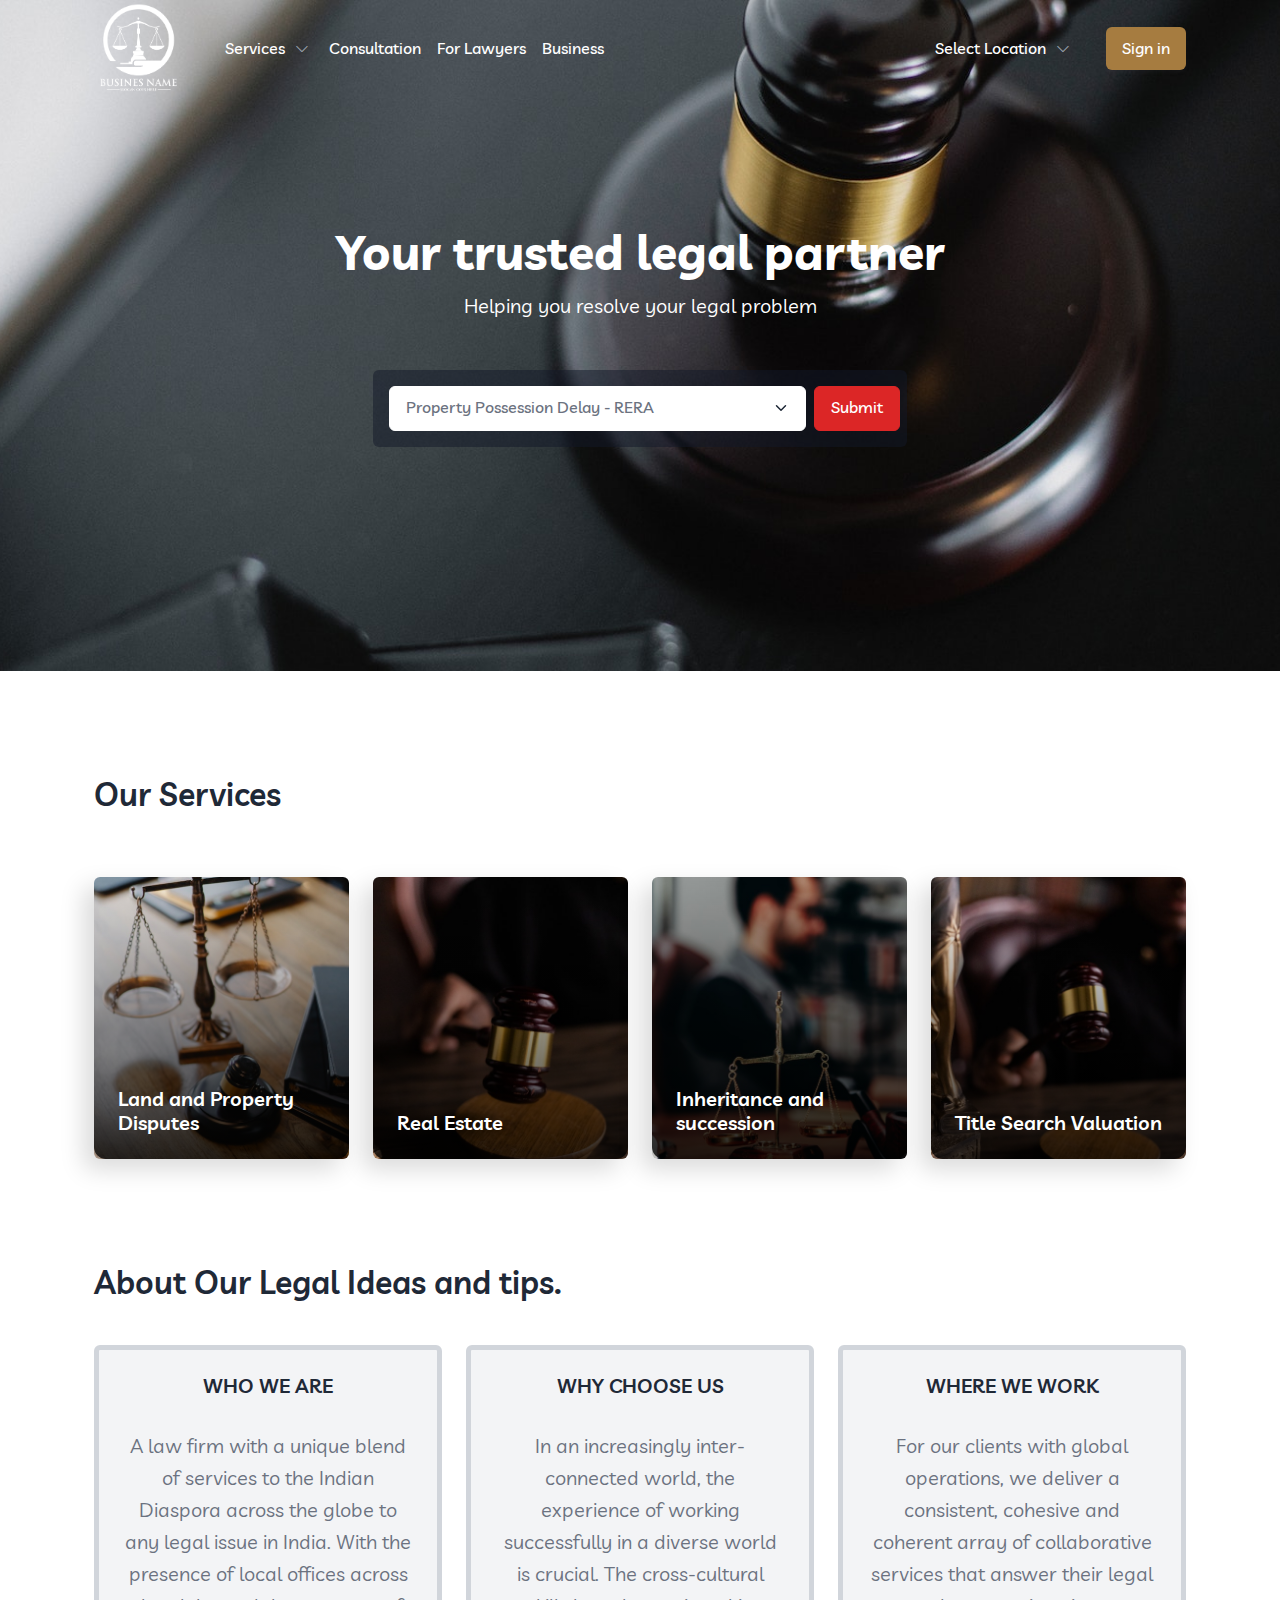
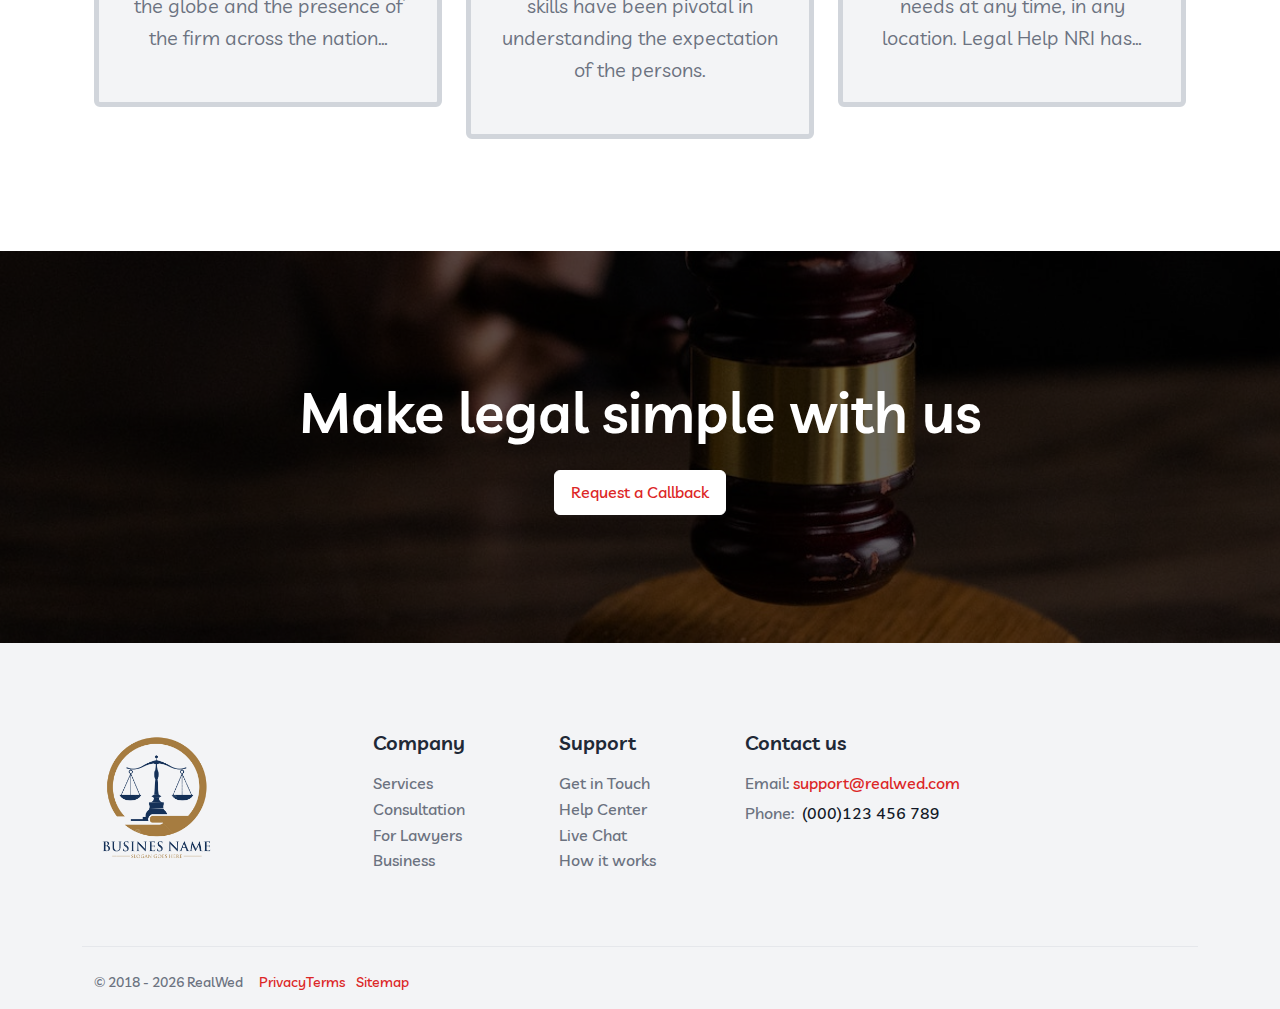
==== commit fe203bfb: "banner form added" ====
--- a/index.html
+++ b/index.html
@@ -104,6 +104,38 @@
             <p class="lead">Helping you resolve your legal problem</p>
           </div>
         </div>
+        <div class="col-lg-6 col-md-12 mx-auto">
+          <div class=" mt-5">
+            <!-- card -->
+            <div class="card bg-dark bg-opacity-50 border-0">
+                <!-- card body -->
+                <div class="card-body p-3">
+                    <!-- form -->
+                    <form>
+                        <div class="row g-2">
+                            <!-- col -->
+                            <div class="col-sm">
+                                <select class="form-select border-white" id="selectService" aria-label="Floating label select example">
+                                    <option selected="">Property Possession Delay - RERA</option>
+                                    <option value="">Apostille Certificate</option>
+                                    <option value="">Possession Delay - NCLT</option>
+                                    <option value="">Mutual Consent Divorce</option>
+                                    <option value="">Cheque Bounce Complaint</option>
+                                    <option value="">Legal Notice</option>
+                                </select>
+                            </div>
+                            <!-- col -->
+                            <div class="col-sm-2">
+                                <div class="d-grid ">
+                                    <button type="submit" class="btn btn-primary">Submit</button>
+                                </div>
+                            </div>
+                        </div>
+                    </form>
+                </div>
+            </div>
+        </div>
+        </div>
       </div>
     </div>
   </section>
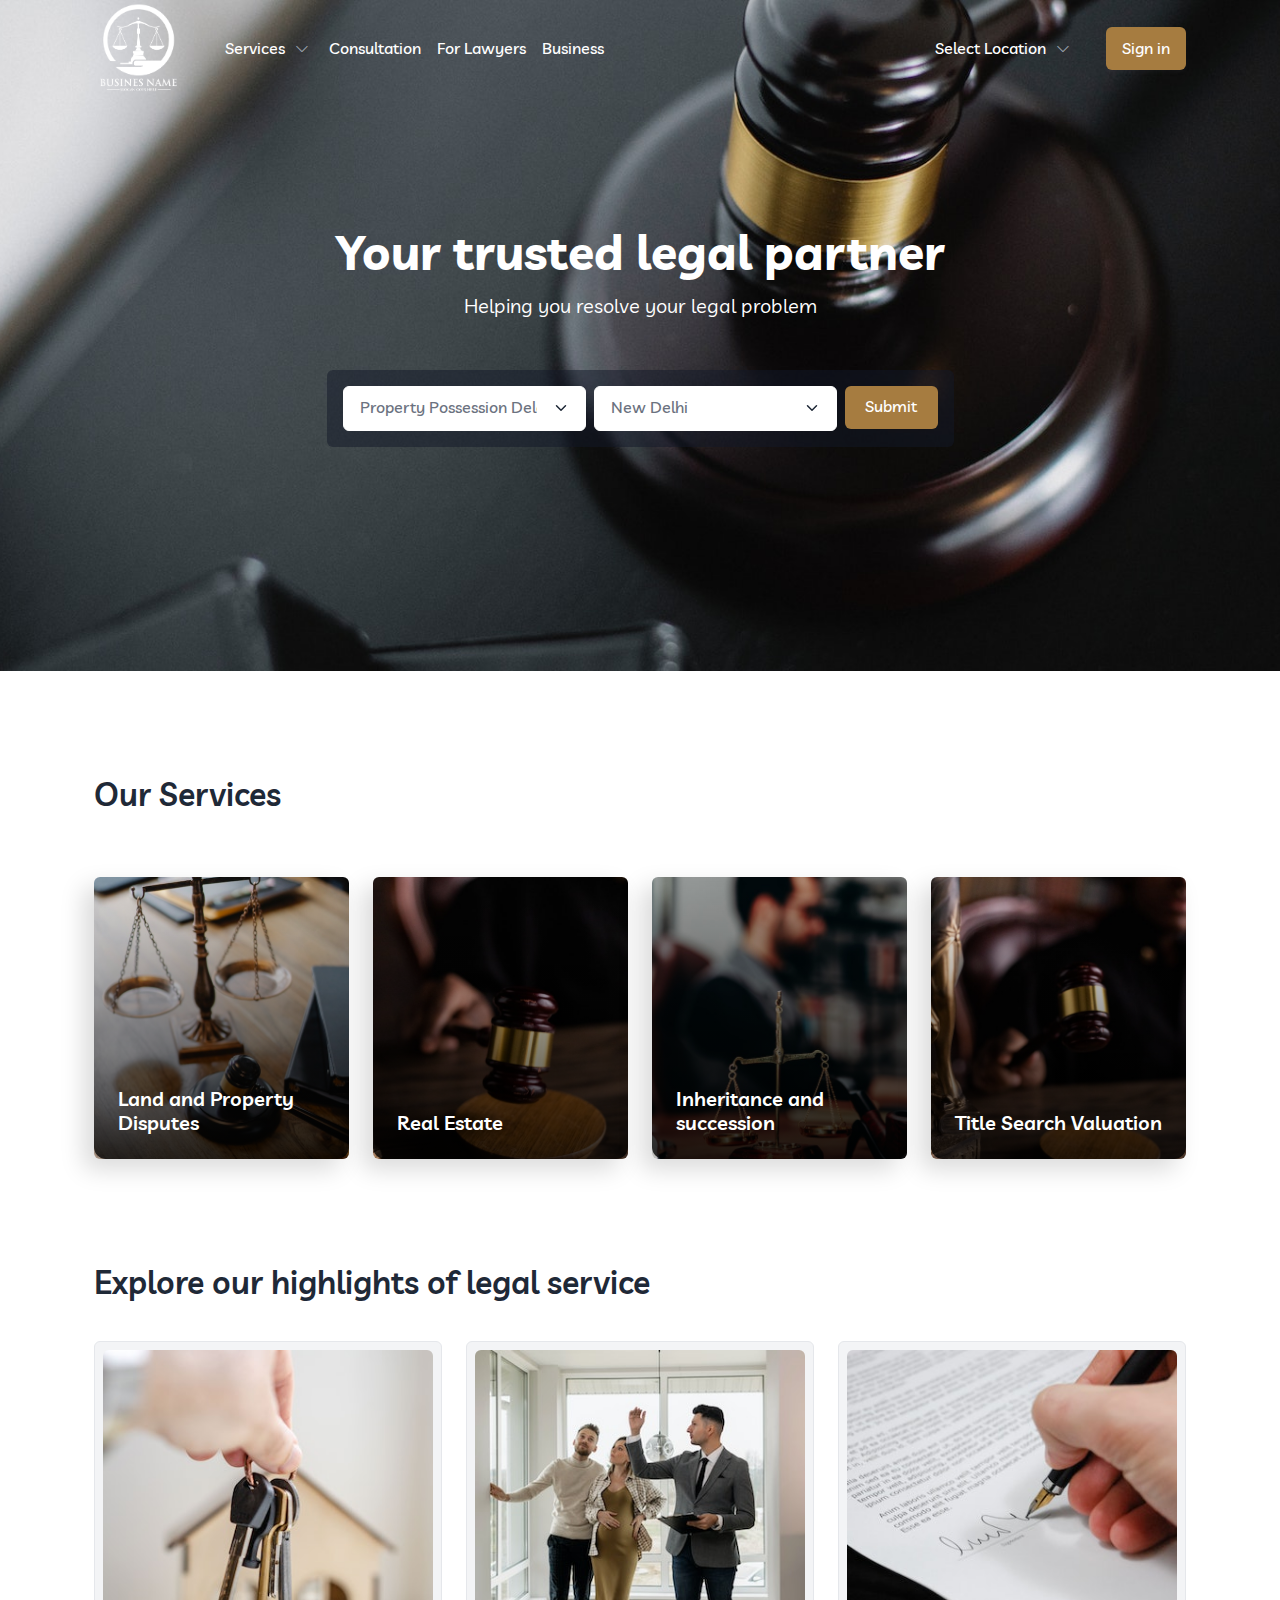
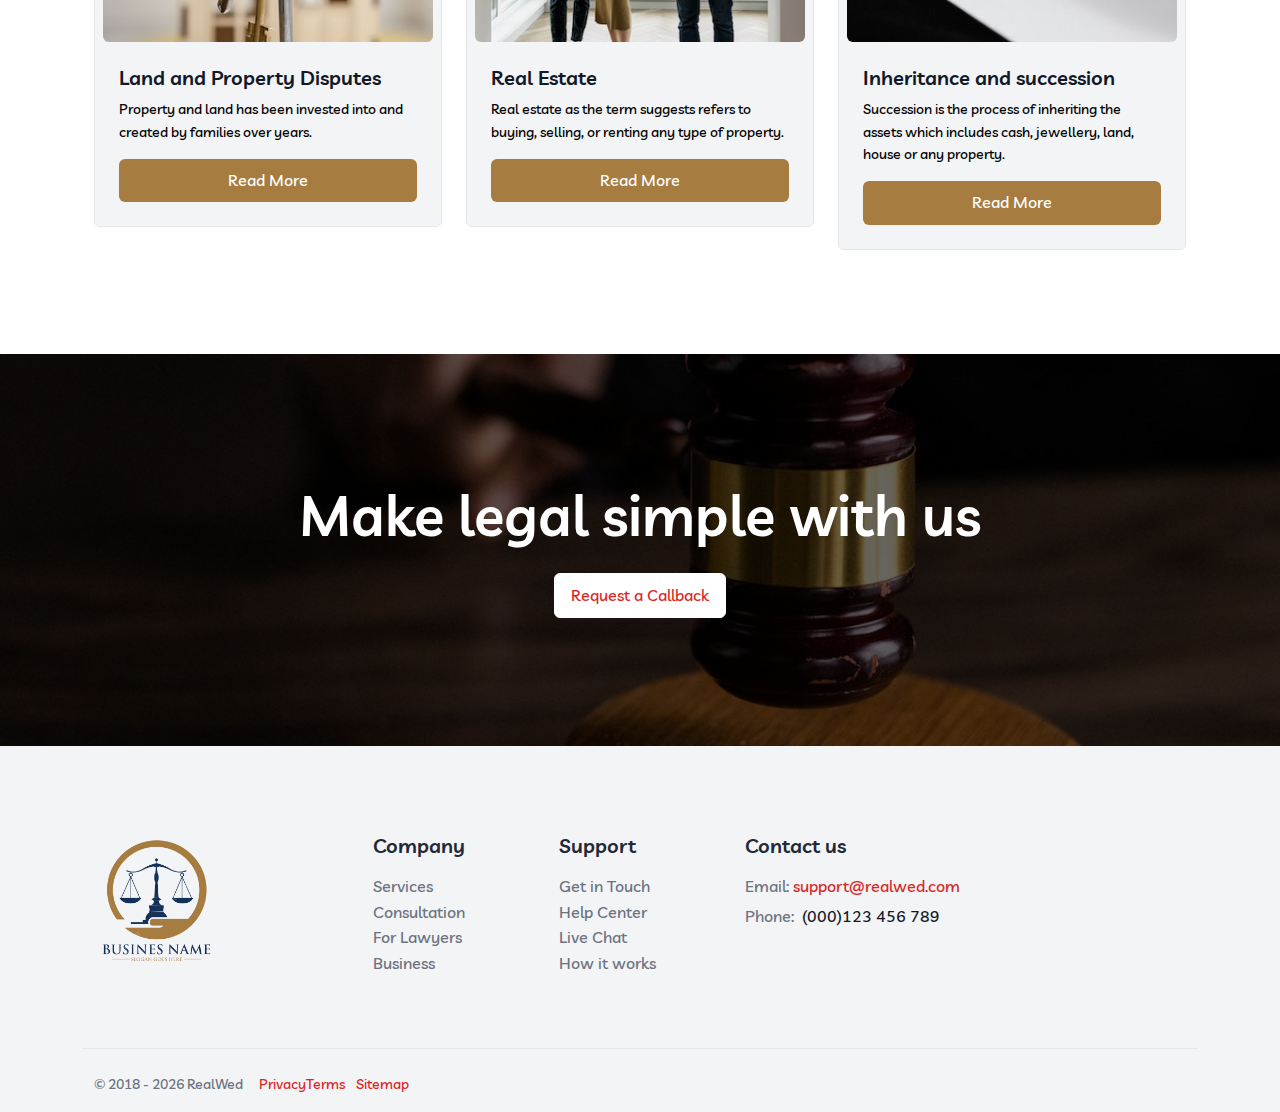
==== commit 6c7915be: "property image updated" ====
--- a/index.html
+++ b/index.html
@@ -104,7 +104,7 @@
             <p class="lead">Helping you resolve your legal problem</p>
           </div>
         </div>
-        <div class="col-lg-6 col-md-12 mx-auto">
+        <div class="col-lg-7 col-md-12 mx-auto">
           <div class=" mt-5">
             <!-- card -->
             <div class="card bg-dark bg-opacity-50 border-0">
@@ -125,9 +125,21 @@
                                 </select>
                             </div>
                             <!-- col -->
+                            <div class="col-sm">
+                              <select class="form-select border-white" aria-label="Floating label select example">
+                                  <option selected="">New Delhi</option>
+                                  <option value="">Mumbai</option>
+                                  <option value="">Pune</option>
+                                  <option value="">Hyederabad</option>
+                                  <option value="">Kolkata</option>
+                                  <option value="">Gurgaon</option>
+                                  <option value="">Bangalore</option>
+                              </select>
+                          </div>
+                            <!-- col -->
                             <div class="col-sm-2">
                                 <div class="d-grid ">
-                                    <button type="submit" class="btn btn-primary">Submit</button>
+                                    <button type="submit" class="btn btn-primary bg-gold border-0">Submit</button>
                                 </div>
                             </div>
                         </div>
@@ -200,40 +212,75 @@
     </div>
   </section>
   <!-- listing -->
-  <!-- post -->
-  <section class="pb-8">
-    <div class="container">
-      <div class="row align-items-center mb-6">
-        <div class="col-md-8 col-12">
-          <h2 class="mb-1 fs-1">About Our Legal Ideas and tips. </h2>
-        </div>
-
+ 
+  <section class="pb-lg-14 pb-8">
+    <div class="container">
+      <div class="row mb-6">
+        <!-- caption -->
+        <div class="col-md-12 col-12">
+          <h2 class="mb-0 fs-1">Explore our highlights of legal service</h2>
+        </div>
       </div>
       <div class="row">
-        <div class="col-lg-4 col-md-12 col-12 mb-6 mb-md-0">
-          <div class="mb-4 mb-lg-8">
-            <div class="card bg-light border border-secondary border-5 p-4 text-center">
-              <h3 class="text-uppercase">Who We are</h3>
-              <p class="lead my-4">A law firm with a unique blend of services to the Indian Diaspora across the globe to any legal issue in India. With the presence of local offices across the globe and the presence of the firm across the nation…</p>
-            </div>
-          </div>
-        </div>
-        <div class="col-lg-4 col-md-12 col-12 mb-6 mb-md-0">
-          <div class="mb-4 mb-lg-8">
-            <div class="card bg-light border border-secondary border-5 p-4 text-center">
-              <h3 class="text-uppercase">Why Choose us</h3>
-              <p class="lead my-4">In an increasingly inter-connected world, the experience of working successfully in a diverse world is crucial. The  cross-cultural skills have been pivotal in understanding the expectation of the persons.</p>
-            </div>
-          </div>
-        </div>
-        <div class="col-lg-4 col-md-12 col-12 mb-6 mb-md-0">
-          <div class="mb-4 mb-lg-8">
-            <div class="card bg-light border border-secondary border-5 p-4 text-center">
-              <h3 class="text-uppercase">Where We Work</h3>
-              <p class="lead my-4">For our clients with global operations, we deliver a consistent, cohesive and coherent array of collaborative services that answer their legal needs at any time, in any location. Legal Help NRI has…</p>
-            </div>
-          </div>
-        </div>
+        <!-- col -->
+        <div class="col-lg-4 col-md-6">
+          <div class="card mb-4 mb-md-0 bg-secondary-subtle">
+              <div class="img-hover m-2 mb-0">
+                  <a href="#">
+                      <img src="assets/images/services/land-property.jpg" alt="wed" class="img-fluid w-100">
+                  </a>
+              </div>
+              <div class="card-body">
+                  <h3>
+                      <a href="#" class="text-inherit">Land and Property Disputes</a>
+                  </h3>
+                  <div class="fs-5">
+                      <p class="text-black">Property and land has been invested into and created by families over years.</p>
+                  </div>
+                  <a href="#" class="btn btn-primary bg-gold border-0 w-100">Read More</a>
+              </div>
+          </div>
+      </div>
+        <!-- col -->
+
+        <!-- col -->
+        <div class="col-lg-4 col-md-6">
+          <div class="card mb-4 mb-md-0 bg-secondary-subtle">
+              <div class="img-hover m-2 mb-0">
+                  <a href="#">
+                      <img src="assets/images/services/real-estate.jpg" alt="wed" class="img-fluid w-100">
+                  </a>
+              </div>
+              <div class="card-body">
+                  <h3>
+                      <a href="#" class="text-inherit">Real Estate</a>
+                  </h3>
+                  <div class="fs-5">
+                      <p class="text-black">Real estate as the term suggests refers to buying, selling, or renting any type of property.</p>
+                  </div>
+                  <a href="#" class="btn btn-primary bg-gold border-0 w-100">Read More</a>
+              </div>
+          </div>
+      </div>
+      <!-- col -->
+      <div class="col-lg-4 col-md-6">
+        <div class="card mb-4 mb-md-0 bg-secondary-subtle">
+            <div class="img-hover m-2 mb-0">
+                <a href="#">
+                    <img src="assets/images/services/inheritence.jpg" alt="wed" class="img-fluid w-100">
+                </a>
+            </div>
+            <div class="card-body">
+                <h3>
+                    <a href="#" class="text-inherit">Inheritance and succession</a>
+                </h3>
+                <div class="fs-5">
+                    <p class="text-black">Succession is the process of inheriting the assets which includes cash, jewellery, land, house or any property.</p>
+                </div>
+                <a href="#" class="btn btn-primary bg-gold border-0 w-100">Read More</a>
+            </div>
+        </div>
+    </div>
       </div>
     </div>
   </section>
--- a/assets/css/style.css
+++ b/assets/css/style.css
@@ -4,4 +4,17 @@
 
 .bg-gold {
     background-color: #A67C40!important;
+}
+
+.navbar-transparent.navbar-fixed .navbar-nav .nav-link:hover {
+    color: #A67C40 !important;
+}
+
+.navbar-transparent .navbar .dropdown-menu .dropdown-item:hover {
+    background-color: #dbcebc !important;
+    color: #A67C40 !important;
+}
+
+.text-inherit:hover {
+    color: #A67C40 !important;
 }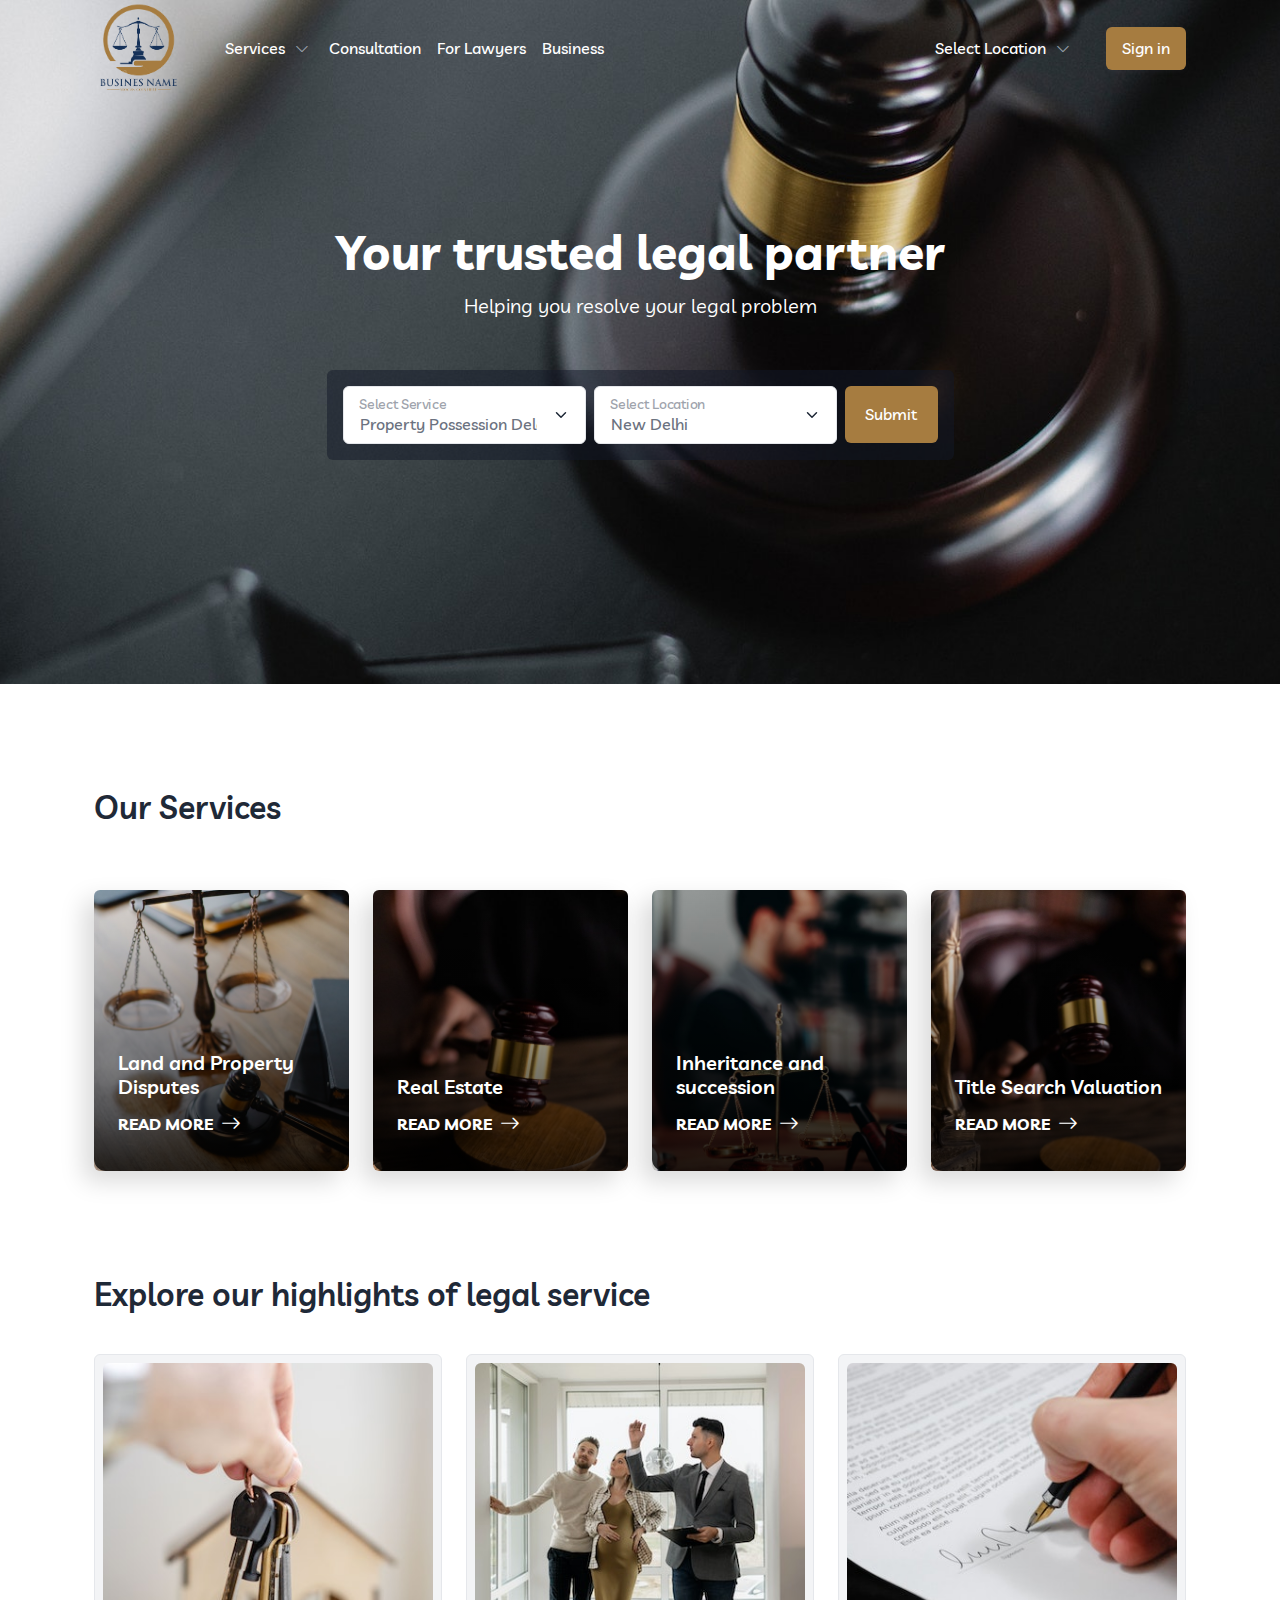
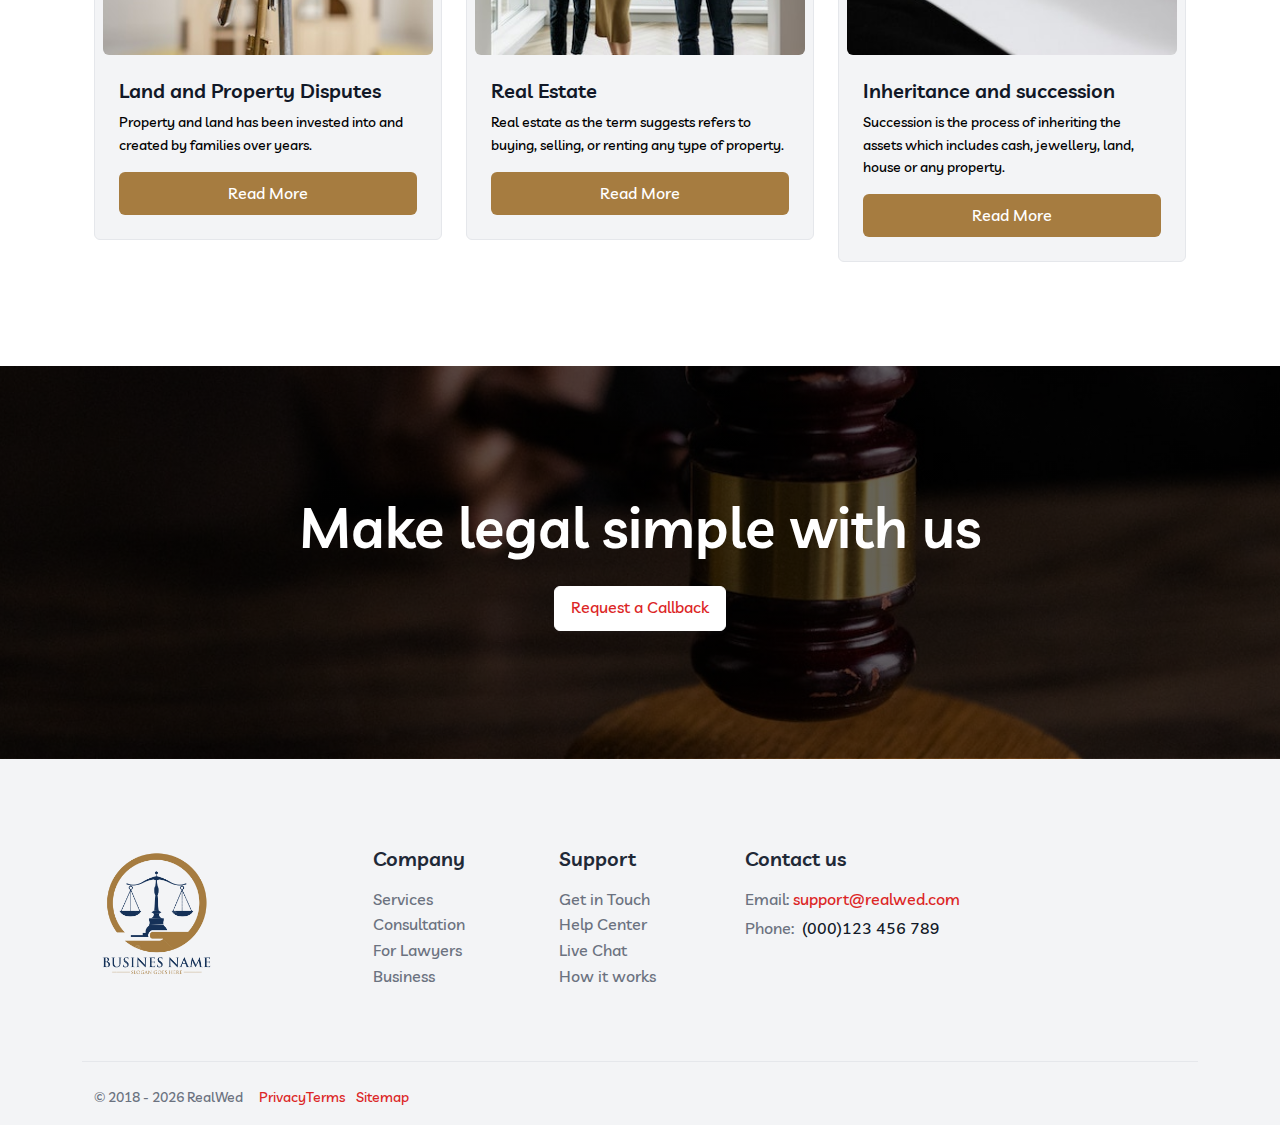
==== commit a2c2beee: "link added" ====
--- a/index.html
+++ b/index.html
@@ -3,23 +3,19 @@
 
 <head>
   <meta charset="UTF-8">
-<meta name="viewport" content="width=device-width, initial-scale=1.0">
-
-
-
-<!-- Libs -->
-<link rel="stylesheet" href="assets/libs/bootstrap-icons/font/bootstrap-icons.css">
-<link rel="stylesheet" href="assets/fonts/wedding-icon-font/flaticon.css">
-<link rel="stylesheet" href="assets/fonts/fontello/css/fontello.css">
-
-
-
-
-
-<!-- Theme CSS -->
-<link rel="stylesheet" href="assets/css/theme.min.css">
-
-<link rel="stylesheet" href="assets/css/style.css">
+  <meta name="viewport" content="width=device-width, initial-scale=1.0">
+    <!-- Favicons -->
+    <link rel="icon" type="image/x-icon" href="assets/images/legal-favicon.png">
+
+    <!-- Libs -->
+    <link rel="stylesheet" href="assets/libs/bootstrap-icons/font/bootstrap-icons.css">
+    <link rel="stylesheet" href="assets/fonts/wedding-icon-font/flaticon.css">
+    <link rel="stylesheet" href="assets/fonts/fontello/css/fontello.css">
+
+    <!-- Theme CSS -->
+    <link rel="stylesheet" href="assets/css/theme.min.css">
+
+    <link rel="stylesheet" href="assets/css/style.css">
 
   <title>Your Legal Website</title>
 
@@ -51,7 +47,7 @@
                     Services
                   </a>
                   <ul class="dropdown-menu " aria-labelledby="navbarListing">
-                    <li><a class="dropdown-item" href="#">Property Possession Delay - RERA</a></li>
+                    <li><a class="dropdown-item" href="services.html">Property Possession Delay - RERA</a></li>
                     <li><a class="dropdown-item" href="#">Apostille Certificate</a></li>
                     <li><a class="dropdown-item" href="#">Possession Delay - NCLT</a></li>
                     <li><a class="dropdown-item" href="#">Mutual Consent Divorce</a></li>
@@ -115,18 +111,24 @@
                         <div class="row g-2">
                             <!-- col -->
                             <div class="col-sm">
-                                <select class="form-select border-white" id="selectService" aria-label="Floating label select example">
-                                    <option selected="">Property Possession Delay - RERA</option>
-                                    <option value="">Apostille Certificate</option>
-                                    <option value="">Possession Delay - NCLT</option>
-                                    <option value="">Mutual Consent Divorce</option>
-                                    <option value="">Cheque Bounce Complaint</option>
-                                    <option value="">Legal Notice</option>
+                              <div class="form-floating">
+                                <select class="form-select" id="selectService" aria-label="Floating label select example">
+                                  <option selected="">Property Possession Delay - RERA</option>
+                                  <option value="">Apostille Certificate</option>
+                                  <option value="">Possession Delay - NCLT</option>
+                                  <option value="">Mutual Consent Divorce</option>
+                                  <option value="">Cheque Bounce Complaint</option>
+                                  <option value="">Legal Notice</option>
                                 </select>
+                                <label for="selectService">Select Service</label>
+                              </div>
                             </div>
                             <!-- col -->
+
+                            <!-- col -->
                             <div class="col-sm">
-                              <select class="form-select border-white" aria-label="Floating label select example">
+                              <div class="form-floating">
+                                <select class="form-select" id="floatingSelectGrid" aria-label="Floating label select example">
                                   <option selected="">New Delhi</option>
                                   <option value="">Mumbai</option>
                                   <option value="">Pune</option>
@@ -134,19 +136,21 @@
                                   <option value="">Kolkata</option>
                                   <option value="">Gurgaon</option>
                                   <option value="">Bangalore</option>
-                              </select>
-                          </div>
+                                </select>
+                                <label for="floatingSelectGrid">Select Location</label>
+                              </div>
+                            </div>
                             <!-- col -->
                             <div class="col-sm-2">
                                 <div class="d-grid ">
-                                    <button type="submit" class="btn btn-primary bg-gold border-0">Submit</button>
+                                    <button type="submit" class="btn btn-primary bg-gold border-0 py-3">Submit</button>
                                 </div>
                             </div>
                         </div>
                     </form>
                 </div>
             </div>
-        </div>
+          </div>
         </div>
       </div>
     </div>
@@ -169,8 +173,10 @@
             <div class="position-absolute bottom-0 px-4 py-3 ">
               <h3 class="text-white">Land and Property Disputes</h3>
               <!-- <p>Property and land has been invested into and created by families over years. The assets are created so that they are either enjoyed by the owner himself.</p> -->
-            </div>
-            <a href="#" class="stretched-link"></a>
+              <p><a class="link-offset-1 text-white fw-bold text-uppercase" href="services.html">Read More</a><i class="bi bi-arrow-right fs-3 mx-2"></i></p>
+            </div>
+            <a href="services.html" class="stretched-link"></a>
+            
           </div>
 
         </div>
@@ -181,8 +187,9 @@
             <div class="position-absolute bottom-0 px-4 py-3">
               <h3 class="text-white">Real Estate</h3>
               <!-- <p>Real estate as the term suggests refers to buying, selling, or renting any type of property which includes residential, commercial, agricultural and industrial.</p> -->
-            </div>
-            <a href="#" class="stretched-link"></a>
+              <p><a class="link-offset-1 text-white fw-bold text-uppercase" href="services.html">Read More</a><i class="bi bi-arrow-right fs-3 mx-2"></i></p>
+            </div>
+            <a href="services.html" class="stretched-link"></a>
           </div>
         </div>
         <!-- col -->
@@ -192,8 +199,9 @@
             <div class="position-absolute bottom-0 px-4 py-3">
               <h3 class="text-white">Inheritance and succession</h3>
               <!-- <p>Succession is the process of inheriting the assets which includes cash, jewellery, land, house or any property upon the death of a person. The succession by the legal.</p> -->
-            </div>
-            <a href="#" class="stretched-link"></a>
+              <p><a class="link-offset-1 text-white fw-bold text-uppercase" href="services.html">Read More</a><i class="bi bi-arrow-right fs-3 mx-2"></i></p>
+            </div>
+            <a href="services.html" class="stretched-link"></a>
           </div>
         </div>
         <!-- col -->
@@ -203,8 +211,9 @@
             <div class="position-absolute bottom-0 px-4 py-3">
               <h3 class="text-white">Title Search Valuation</h3>
               <!-- <p>Do you own a property in India? If yes, do you have registered deeds to prove your ownership? Ownership to any property whether land/house/commercial/industrial is established…</p> -->
-            </div>
-            <a href="#" class="stretched-link"></a>
+              <p><a class="link-offset-1 text-white fw-bold text-uppercase" href="services.html">Read More</a><i class="bi bi-arrow-right fs-3 mx-2"></i></p>
+            </div>
+            <a href="services.html" class="stretched-link"></a>
           </div>
         </div>
       </div>
@@ -226,18 +235,18 @@
         <div class="col-lg-4 col-md-6">
           <div class="card mb-4 mb-md-0 bg-secondary-subtle">
               <div class="img-hover m-2 mb-0">
-                  <a href="#">
+                  <a href="services.html">
                       <img src="assets/images/services/land-property.jpg" alt="wed" class="img-fluid w-100">
                   </a>
               </div>
               <div class="card-body">
                   <h3>
-                      <a href="#" class="text-inherit">Land and Property Disputes</a>
+                      <a href="services.html" class="text-inherit">Land and Property Disputes</a>
                   </h3>
                   <div class="fs-5">
                       <p class="text-black">Property and land has been invested into and created by families over years.</p>
                   </div>
-                  <a href="#" class="btn btn-primary bg-gold border-0 w-100">Read More</a>
+                  <a href="services.html" class="btn btn-primary bg-gold border-0 w-100">Read More</a>
               </div>
           </div>
       </div>
@@ -247,18 +256,18 @@
         <div class="col-lg-4 col-md-6">
           <div class="card mb-4 mb-md-0 bg-secondary-subtle">
               <div class="img-hover m-2 mb-0">
-                  <a href="#">
+                  <a href="services.html">
                       <img src="assets/images/services/real-estate.jpg" alt="wed" class="img-fluid w-100">
                   </a>
               </div>
               <div class="card-body">
                   <h3>
-                      <a href="#" class="text-inherit">Real Estate</a>
+                      <a href="services.html" class="text-inherit">Real Estate</a>
                   </h3>
                   <div class="fs-5">
                       <p class="text-black">Real estate as the term suggests refers to buying, selling, or renting any type of property.</p>
                   </div>
-                  <a href="#" class="btn btn-primary bg-gold border-0 w-100">Read More</a>
+                  <a href="services.html" class="btn btn-primary bg-gold border-0 w-100">Read More</a>
               </div>
           </div>
       </div>
@@ -266,18 +275,18 @@
       <div class="col-lg-4 col-md-6">
         <div class="card mb-4 mb-md-0 bg-secondary-subtle">
             <div class="img-hover m-2 mb-0">
-                <a href="#">
+                <a href="services.html">
                     <img src="assets/images/services/inheritence.jpg" alt="wed" class="img-fluid w-100">
                 </a>
             </div>
             <div class="card-body">
                 <h3>
-                    <a href="#" class="text-inherit">Inheritance and succession</a>
+                    <a href="services.html" class="text-inherit">Inheritance and succession</a>
                 </h3>
                 <div class="fs-5">
                     <p class="text-black">Succession is the process of inheriting the assets which includes cash, jewellery, land, house or any property.</p>
                 </div>
-                <a href="#" class="btn btn-primary bg-gold border-0 w-100">Read More</a>
+                <a href="services.html" class="btn btn-primary bg-gold border-0 w-100">Read More</a>
             </div>
         </div>
     </div>
@@ -299,7 +308,6 @@
       </div>
     </div>
   </section>
-  <!-- footer -->
    <!-- footer -->
 
  <footer class="pt-12 pb-0 bg-light">
@@ -319,7 +327,7 @@
         <div class="mb-4 mb-lg-0">
           <h3 class="mb-3">Company</h3>
          <ul class="list-unstyled">
-           <li><a href="#" class="text-body text-hover-primary">Services</a></li>
+           <li><a href="services.html" class="text-body text-hover-primary">Services</a></li>
            <li><a href="#" class="text-body text-hover-primary">Consultation</a></li>
            <li><a href="#" class="text-body text-hover-primary">For Lawyers</a></li>
            <li><a href="#" class="text-body text-hover-primary">Business</a></li>
--- a/assets/css/style.css
+++ b/assets/css/style.css
@@ -1,9 +1,18 @@
+
+.breadcrumb-item a {
+    color: #A67C40!important;
+}
+
 .w-30 {
     width: 30%!important;
 }
 
 .bg-gold {
     background-color: #A67C40!important;
+}
+
+.text-gold {
+    color: #A67C40!important;
 }
 
 .navbar-transparent.navbar-fixed .navbar-nav .nav-link:hover {
@@ -17,4 +26,13 @@
 
 .text-inherit:hover {
     color: #A67C40 !important;
+}
+
+.bg-primary-100 {
+    --rw-bg-opacity: 1;
+    background-color: #dbcebc!important;
+}
+
+.navbar-transparent .navbar-brand {
+    filter: none;
 }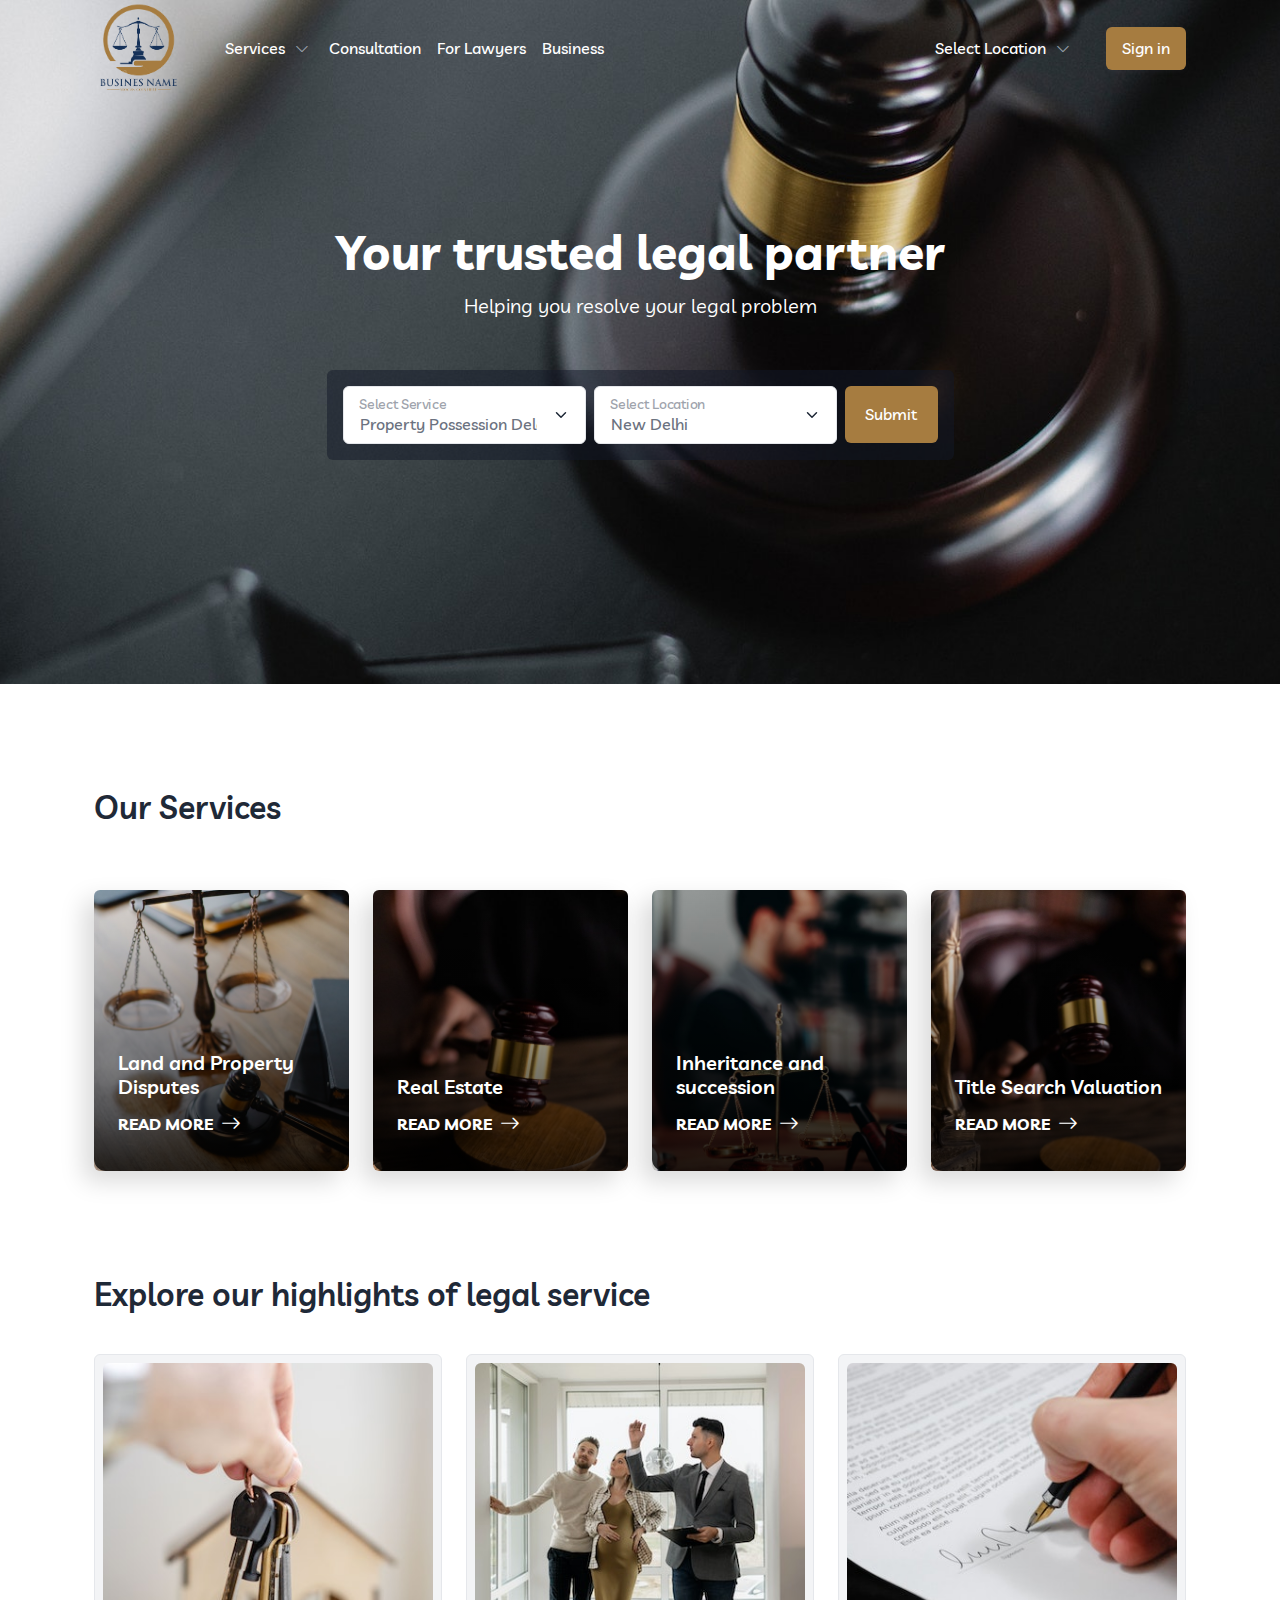
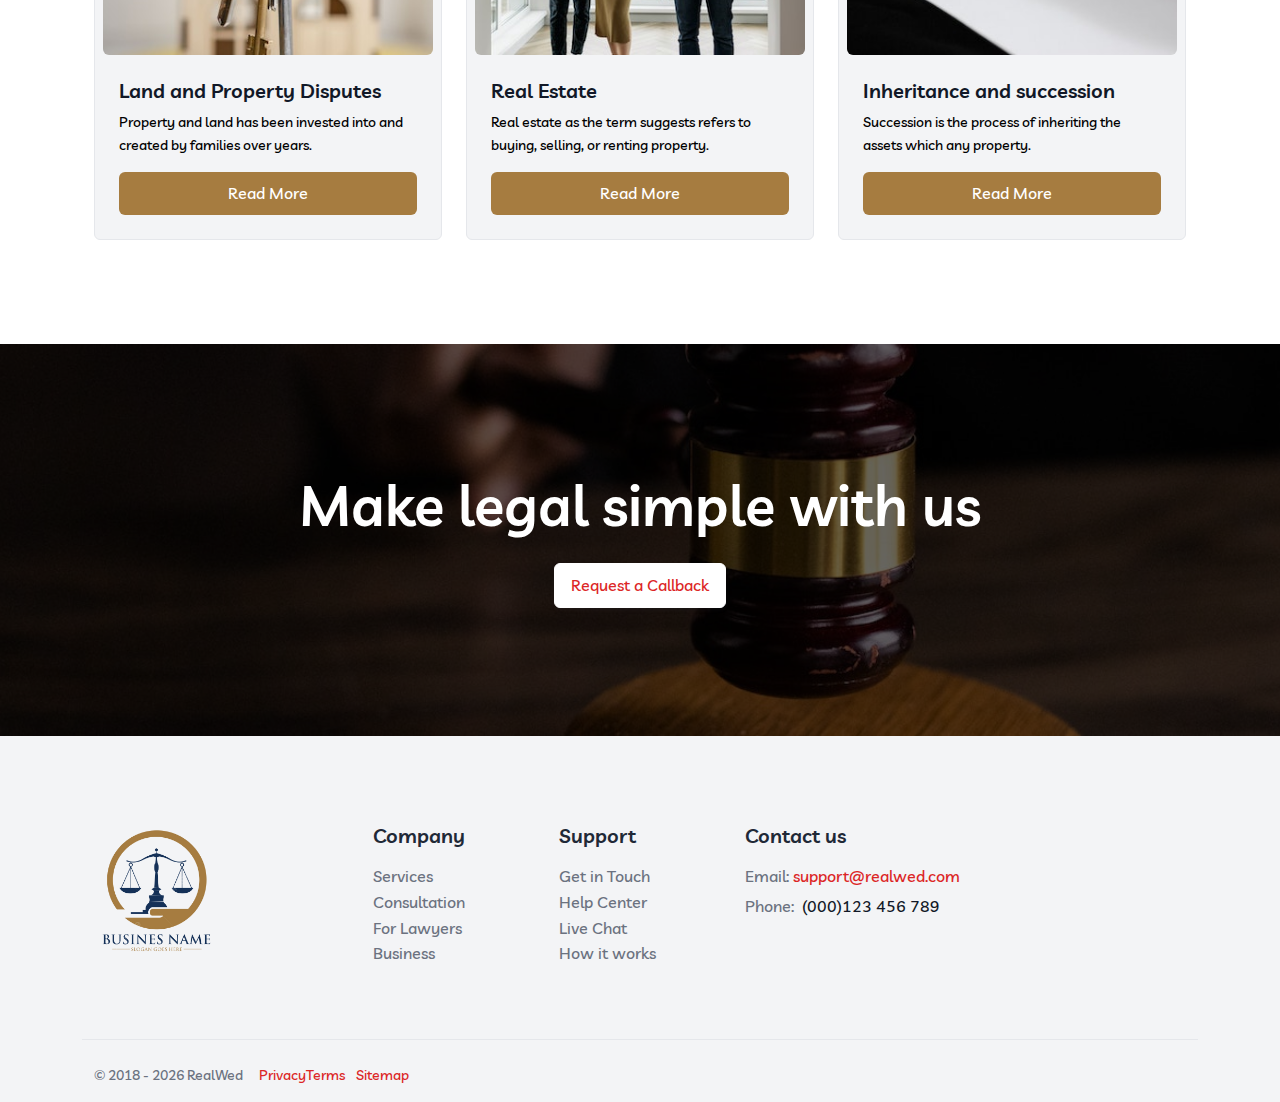
==== commit f1c0cf0a: "home page changed" ====
--- a/index.html
+++ b/index.html
@@ -265,7 +265,7 @@
                       <a href="services.html" class="text-inherit">Real Estate</a>
                   </h3>
                   <div class="fs-5">
-                      <p class="text-black">Real estate as the term suggests refers to buying, selling, or renting any type of property.</p>
+                      <p class="text-black">Real estate as the term suggests refers to buying, selling, or renting property.</p>
                   </div>
                   <a href="services.html" class="btn btn-primary bg-gold border-0 w-100">Read More</a>
               </div>
@@ -284,7 +284,7 @@
                     <a href="services.html" class="text-inherit">Inheritance and succession</a>
                 </h3>
                 <div class="fs-5">
-                    <p class="text-black">Succession is the process of inheriting the assets which includes cash, jewellery, land, house or any property.</p>
+                    <p class="text-black">Succession is the process of inheriting the assets which any property.</p>
                 </div>
                 <a href="services.html" class="btn btn-primary bg-gold border-0 w-100">Read More</a>
             </div>
--- a/assets/css/style.css
+++ b/assets/css/style.css
@@ -35,4 +35,10 @@
 
 .navbar-transparent .navbar-brand {
     filter: none;
+}
+
+.form-select:focus {
+    border-color: #dbcebc !important;
+    box-shadow: 0 0 0 .25rem rgba(195, 150, 15, 0.5);
+    outline: 0;
 }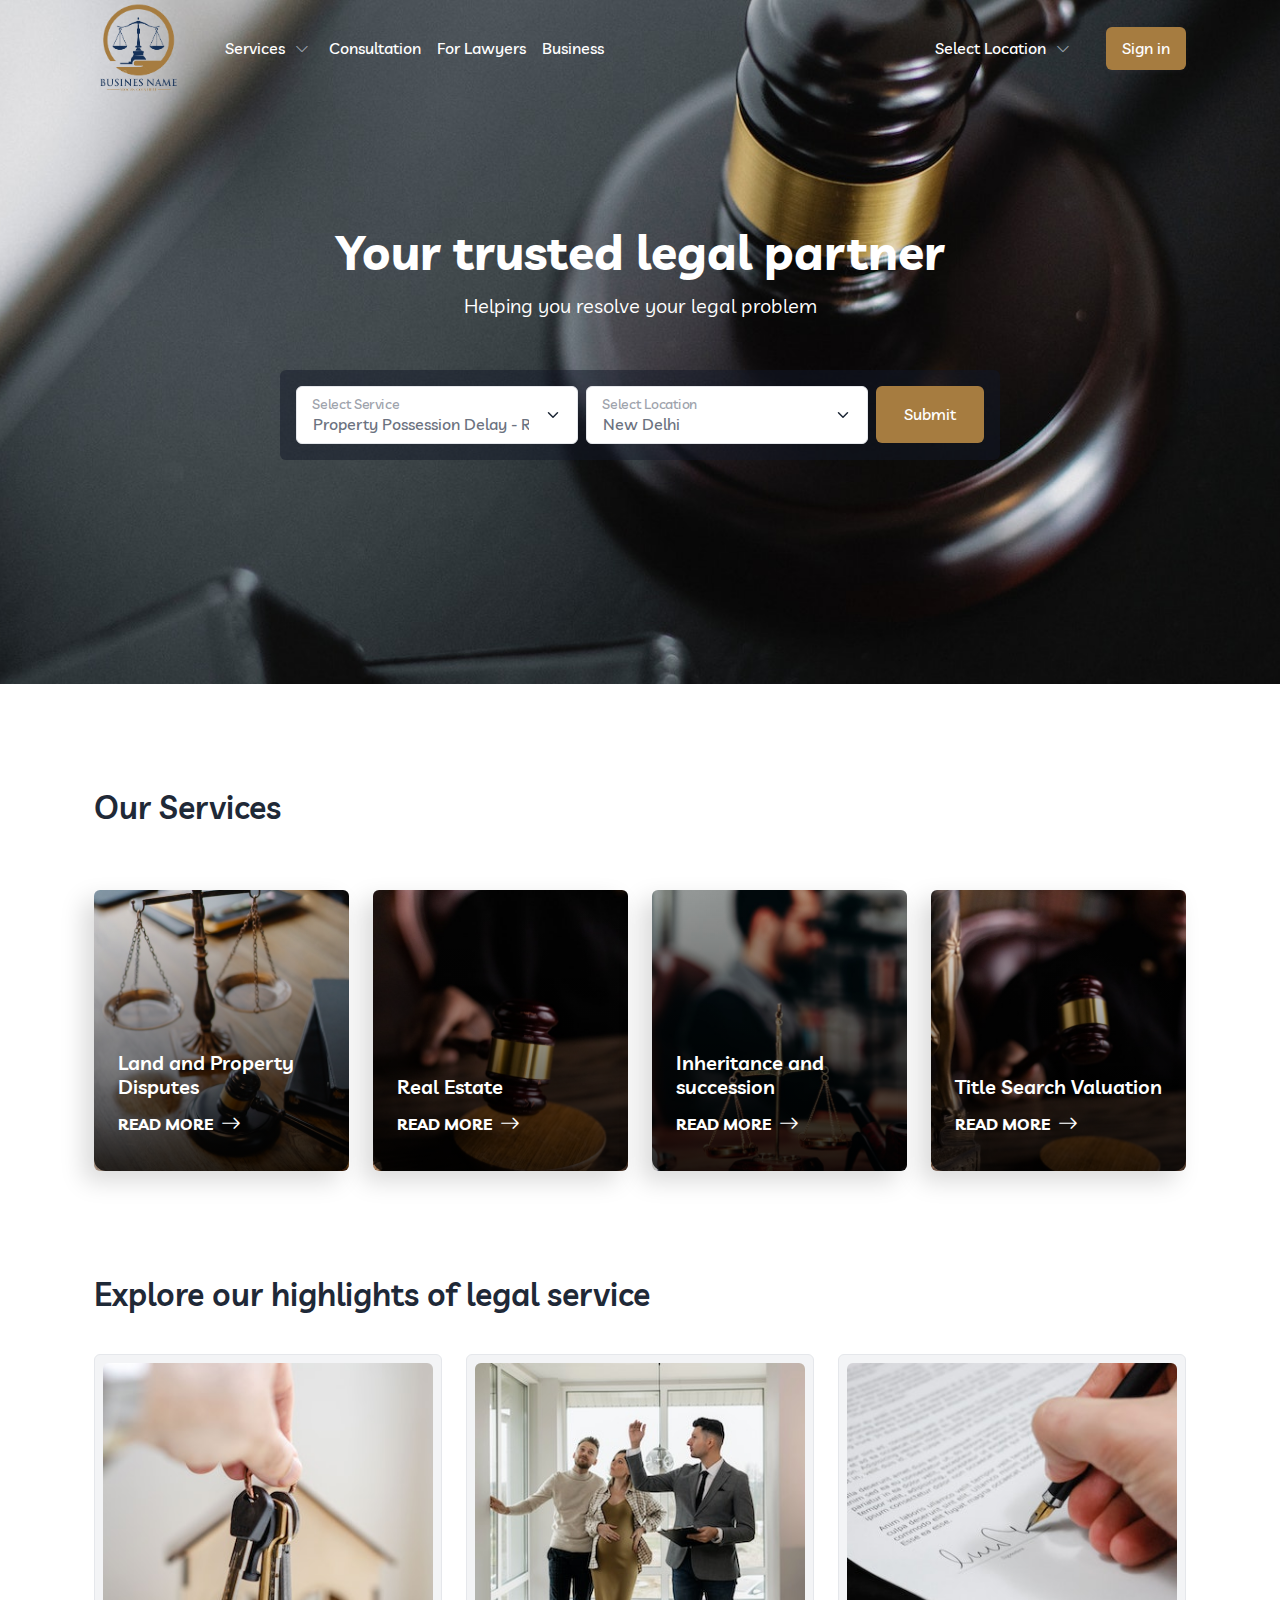
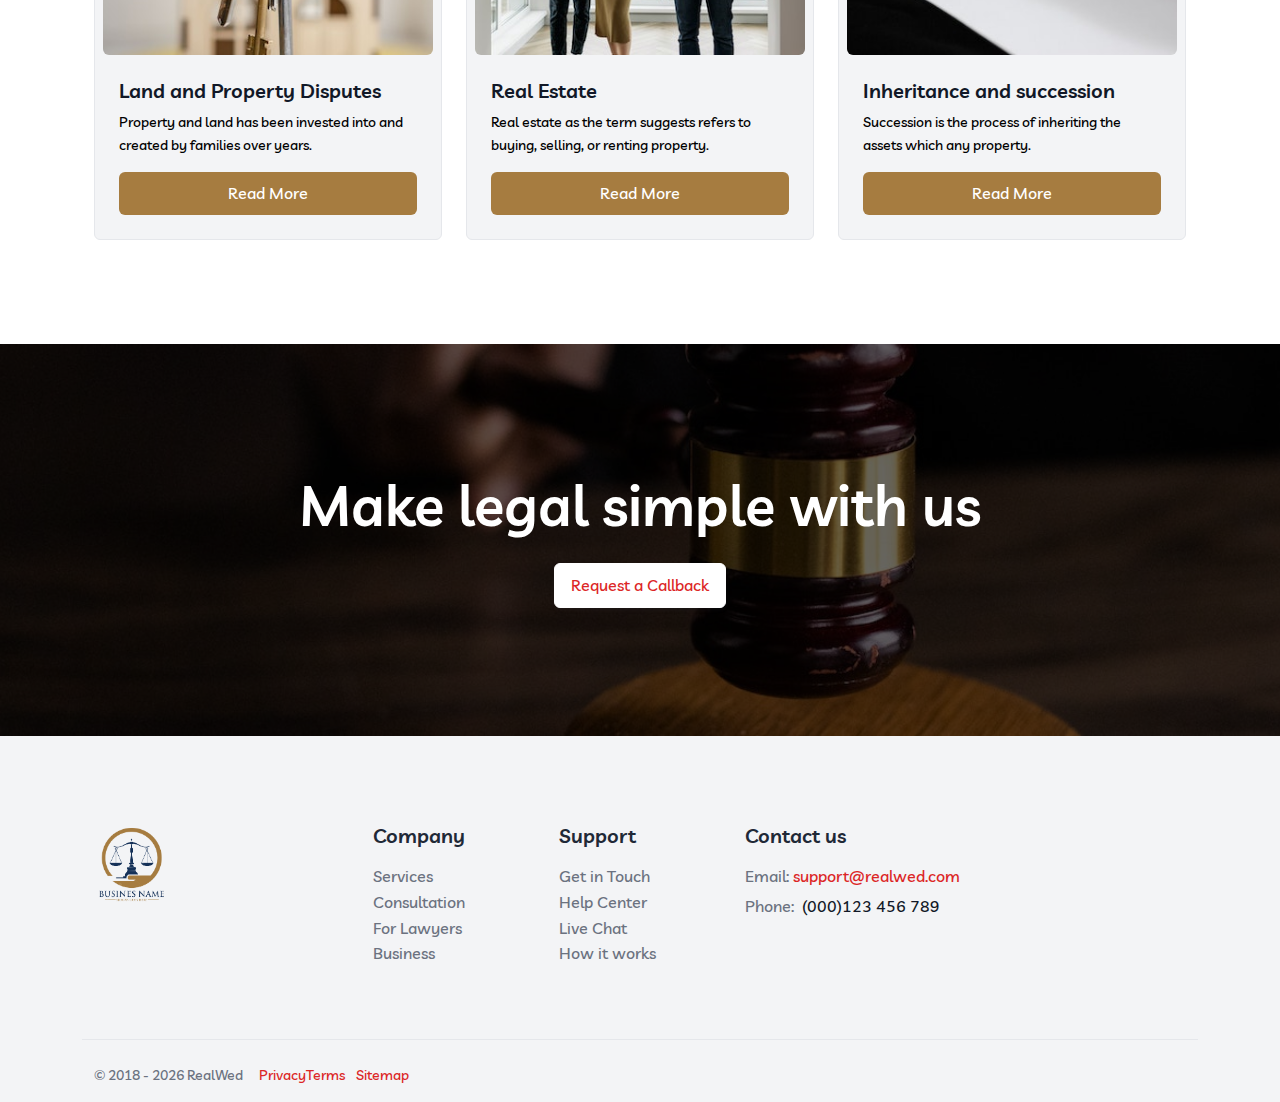
==== commit 5357826d: "home page updated" ====
--- a/index.html
+++ b/index.html
@@ -100,7 +100,7 @@
             <p class="lead">Helping you resolve your legal problem</p>
           </div>
         </div>
-        <div class="col-lg-7 col-md-12 mx-auto">
+        <div class="col-lg-8 col-md-12 mx-auto">
           <div class=" mt-5">
             <!-- card -->
             <div class="card bg-dark bg-opacity-50 border-0">
--- a/assets/css/style.css
+++ b/assets/css/style.css
@@ -41,4 +41,80 @@
     border-color: #dbcebc !important;
     box-shadow: 0 0 0 .25rem rgba(195, 150, 15, 0.5);
     outline: 0;
+}
+
+.content-header {
+    font-size: 1.5rem;
+    font-weight: 500;
+    padding: 1.2rem 2rem;
+    margin-bottom: 0.8rem;
+    color: #A67C40;
+    background-color: #dbcebc;
+    border-bottom: 6px solid rgba(195, 150, 15, 0.5);
+}
+
+.nav-pills .nav-link {
+    background: none;
+    border: 0;
+    border-radius: var(--rw-nav-pills-border-radius);
+    color: #A67C40 !important;
+}
+
+.nav-pills .nav-link.active, .nav-pills .show>.nav-link {
+    background-color: #A67C40 !important;
+    color: #fff !important;
+}
+
+.accordion-flush .accordion-button:not(.collapsed) {
+    background-color: transparent;
+    color: #A67C40;
+}
+
+.floating-card {
+    padding: 20px;
+    border-radius: 4px;
+    box-shadow: rgba(195, 150, 15, 0.5) 0px 4px 4px 0px;
+    margin-bottom: 3rem;
+    margin-top: 3rem;
+    width: inherit;
+    position: absolute;
+    top: 20%;
+}
+
+/* Responsive Media Query For Smartphones*/
+
+@media only screen and (min-width: 320px) and (max-width: 700px) {
+    
+    .floating-card {
+        padding: 20px;
+        border-radius: 4px;
+        box-shadow: rgba(195, 150, 15, 0.5) 0px 4px 4px 0px;
+        margin-bottom: 3rem;
+        margin-top: 3rem;
+        width: 100%;
+        position: inherit;
+    }
+
+    .w-50 {
+        width: 30%!important;
+    }
+}
+
+/* Responsive Media Query For Ipads & Tablets*/
+
+@media only screen and (min-width: 768px) and (max-width: 1300px) {
+
+    .floating-card {
+        padding: 20px;
+        border-radius: 4px;
+        box-shadow: rgba(195, 150, 15, 0.5) 0px 4px 4px 0px;
+        margin-bottom: 3rem;
+        margin-top: 3rem;
+        width: 100%;
+        position: inherit;
+    }
+
+    .w-50 {
+        width: 30%!important;
+    }
 }